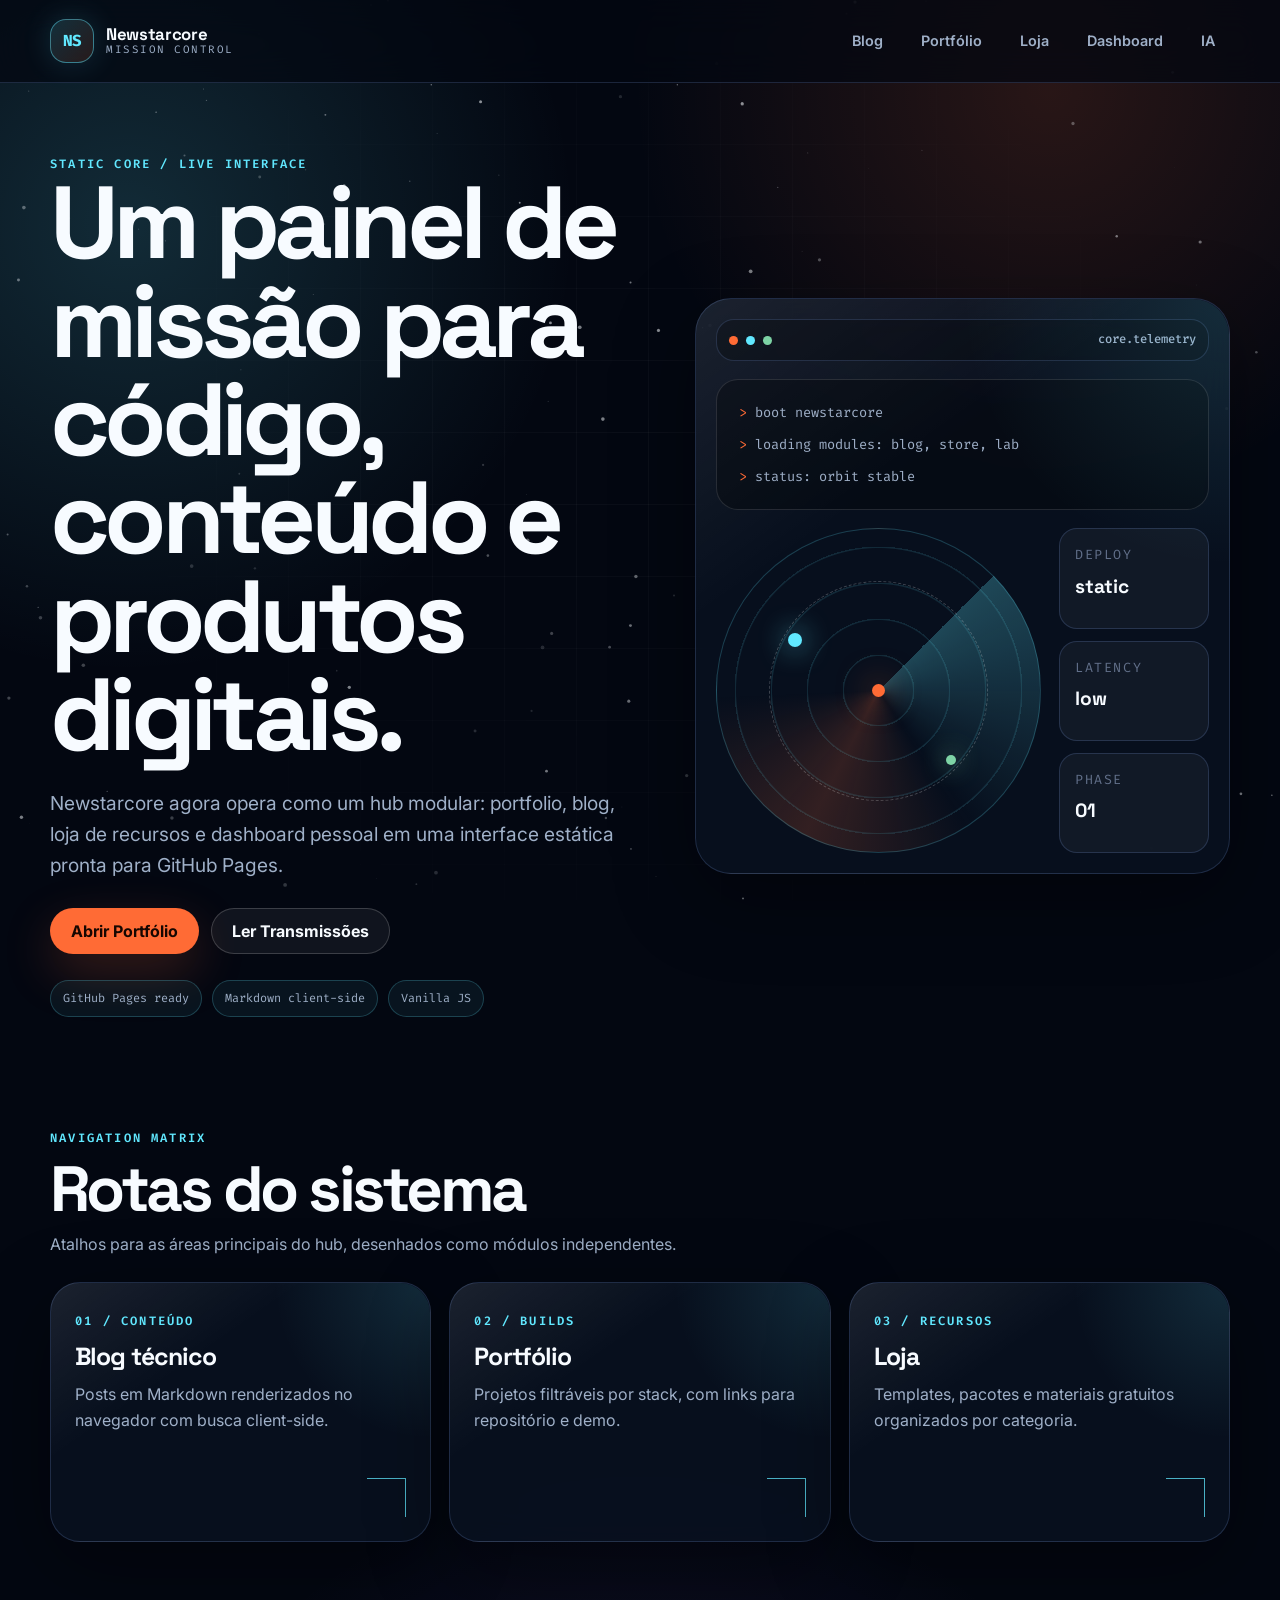
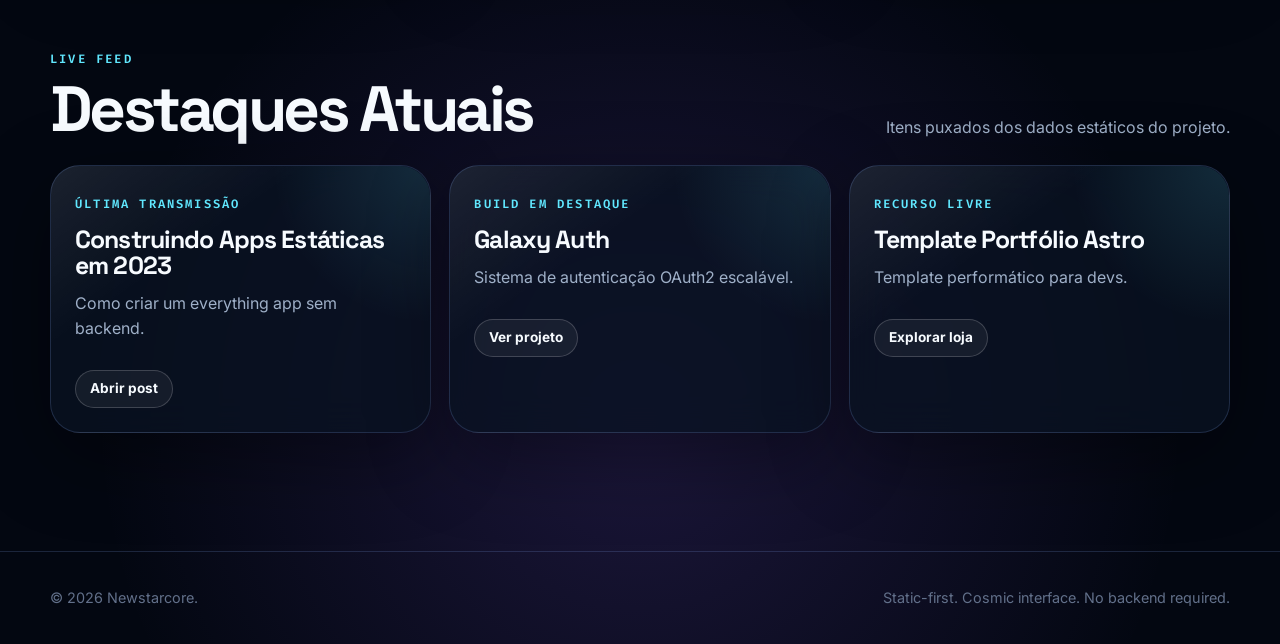
==== index.html @ 6e55d46b "Redesign static frontend" ====
<!DOCTYPE html>
<html lang="pt-BR">
<head>
    <meta charset="UTF-8">
    <meta name="viewport" content="width=device-width, initial-scale=1.0">
    <title>Newstarcore | Mission Control</title>
    <meta name="description" content="Hub pessoal de Newstarcore para projetos, artigos, recursos e experimentos com tecnologia.">
    <link rel="preconnect" href="https://fonts.googleapis.com">
    <link rel="preconnect" href="https://fonts.gstatic.com" crossorigin>
    <link href="https://fonts.googleapis.com/css2?family=Fira+Code:wght@400;500;600&family=Space+Grotesk:wght@500;600;700&family=Inter:wght@400;500;600;700&display=swap" rel="stylesheet">
    <link rel="stylesheet" href="css/style.css">
</head>
<body>
    <canvas id="star-canvas" aria-hidden="true"></canvas>

    <header class="site-header">
        <nav class="container nav" aria-label="Navegação principal">
            <a href="./" class="logo" aria-label="Newstarcore home">
                <span class="logo-mark">NS</span>
                <span class="logo-text">
                    <strong>Newstarcore</strong>
                    <small>mission control</small>
                </span>
            </a>
            <ul class="nav-links">
                <li><a href="blog/">Blog</a></li>
                <li><a href="portfolio/">Portfólio</a></li>
                <li><a href="store/">Loja</a></li>
                <li><a href="dashboard/">Dashboard</a></li>
                <li><a href="ia-preview/">IA</a></li>
            </ul>
        </nav>
    </header>

    <main>
        <section class="container hero">
            <div class="hero-copy">
                <p class="eyebrow">Static core / live interface</p>
                <h1>Um painel de missão para código, conteúdo e produtos digitais.</h1>
                <p class="hero-lead">Newstarcore agora opera como um hub modular: portfolio, blog, loja de recursos e dashboard pessoal em uma interface estática pronta para GitHub Pages.</p>
                <div class="hero-actions">
                    <a href="portfolio/" class="btn btn-primary">Abrir Portfólio</a>
                    <a href="blog/" class="btn btn-secondary">Ler Transmissões</a>
                </div>
                <div class="signal-strip" aria-label="Status do sistema">
                    <span>GitHub Pages ready</span>
                    <span>Markdown client-side</span>
                    <span>Vanilla JS</span>
                </div>
            </div>

            <div class="hero-visual" aria-hidden="true">
                <div class="command-panel">
                    <div class="panel-bar">
                        <span></span>
                        <span></span>
                        <span></span>
                        <strong>core.telemetry</strong>
                    </div>
                    <div class="terminal-window">
                        <p><span>&gt;</span> boot newstarcore</p>
                        <p><span>&gt;</span> loading modules: blog, store, lab</p>
                        <p><span>&gt;</span> status: orbit stable</p>
                    </div>
                    <div class="radar-grid">
                        <div class="radar">
                            <i></i>
                            <b></b>
                        </div>
                        <div class="telemetry-stack">
                            <div><small>deploy</small><strong>static</strong></div>
                            <div><small>latency</small><strong>low</strong></div>
                            <div><small>phase</small><strong>01</strong></div>
                        </div>
                    </div>
                </div>
            </div>
        </section>

        <section class="container section">
            <div class="section-head">
                <p class="eyebrow">Navigation matrix</p>
                <h2>Rotas do sistema</h2>
                <p>Atalhos para as áreas principais do hub, desenhados como módulos independentes.</p>
            </div>
            <div class="grid-3 route-grid">
                <a class="card route-card" href="blog/">
                    <span class="card-kicker">01 / conteúdo</span>
                    <h3>Blog técnico</h3>
                    <p>Posts em Markdown renderizados no navegador com busca client-side.</p>
                </a>
                <a class="card route-card" href="portfolio/">
                    <span class="card-kicker">02 / builds</span>
                    <h3>Portfólio</h3>
                    <p>Projetos filtráveis por stack, com links para repositório e demo.</p>
                </a>
                <a class="card route-card" href="store/">
                    <span class="card-kicker">03 / recursos</span>
                    <h3>Loja</h3>
                    <p>Templates, pacotes e materiais gratuitos organizados por categoria.</p>
                </a>
            </div>
        </section>

        <section class="container section" aria-labelledby="highlights-title">
            <div class="section-head split-head">
                <div>
                    <p class="eyebrow">Live feed</p>
                    <h2 id="highlights-title">Destaques Atuais</h2>
                </div>
                <p>Itens puxados dos dados estáticos do projeto.</p>
            </div>
            <div class="grid-3" id="home-highlights">
                <p class="muted">Carregando destaques...</p>
            </div>
        </section>
    </main>

    <footer class="footer">
        <div class="container footer-grid">
            <p>&copy; 2026 Newstarcore.</p>
            <p>Static-first. Cosmic interface. No backend required.</p>
        </div>
    </footer>

    <script src="js/main.js"></script>
</body>
</html>
---- css/style.css ----
:root {
    --bg: #030711;
    --bg-soft: #07101d;
    --panel: rgba(9, 18, 34, 0.78);
    --panel-strong: rgba(12, 24, 44, 0.92);
    --line: rgba(139, 177, 255, 0.18);
    --line-strong: rgba(255, 255, 255, 0.18);
    --text: #f7fbff;
    --muted: #9fb0c8;
    --muted-2: #62708a;
    --orange: #ff6b35;
    --cyan: #61e8ff;
    --violet: #8b5cf6;
    --green: #7dd3a5;
    --shadow: 0 24px 80px rgba(0, 0, 0, 0.38);
    --radius-lg: 30px;
    --radius-md: 20px;
    --radius-sm: 12px;
}

* { box-sizing: border-box; margin: 0; padding: 0; }

html { scroll-behavior: smooth; }

body {
    min-height: 100vh;
    font-family: 'Inter', system-ui, sans-serif;
    color: var(--text);
    background:
        radial-gradient(circle at 10% 10%, rgba(97, 232, 255, 0.16), transparent 28rem),
        radial-gradient(circle at 82% 4%, rgba(255, 107, 53, 0.15), transparent 26rem),
        radial-gradient(circle at 50% 90%, rgba(139, 92, 246, 0.18), transparent 34rem),
        var(--bg);
    line-height: 1.6;
    overflow-x: hidden;
}

body::before {
    content: '';
    position: fixed;
    inset: 0;
    z-index: -2;
    pointer-events: none;
    background-image:
        linear-gradient(rgba(255,255,255,0.035) 1px, transparent 1px),
        linear-gradient(90deg, rgba(255,255,255,0.035) 1px, transparent 1px);
    background-size: 72px 72px;
    mask-image: radial-gradient(circle at center, black, transparent 75%);
}

a { color: inherit; }
code, pre { font-family: 'Fira Code', monospace; }

#star-canvas {
    position: fixed;
    inset: 0;
    width: 100%;
    height: 100%;
    z-index: -1;
    opacity: 0.62;
}

.container {
    width: min(1180px, calc(100% - 40px));
    margin: 0 auto;
}

.site-header {
    position: sticky;
    top: 0;
    z-index: 50;
    border-bottom: 1px solid var(--line);
    background: rgba(3, 7, 17, 0.72);
    backdrop-filter: blur(18px);
}

.nav {
    min-height: 82px;
    display: flex;
    align-items: center;
    justify-content: space-between;
    gap: 22px;
}

.logo {
    display: inline-flex;
    align-items: center;
    gap: 12px;
    text-decoration: none;
}

.logo-mark {
    width: 44px;
    height: 44px;
    display: grid;
    place-items: center;
    border: 1px solid rgba(97, 232, 255, 0.45);
    border-radius: 16px;
    background: linear-gradient(135deg, rgba(97, 232, 255, 0.16), rgba(255, 107, 53, 0.14));
    box-shadow: 0 0 30px rgba(97, 232, 255, 0.16);
    color: var(--cyan);
    font-family: 'Fira Code', monospace;
    font-weight: 700;
    letter-spacing: -0.08em;
}

.logo-text { display: grid; line-height: 1.05; }
.logo-text strong { font-family: 'Space Grotesk', sans-serif; font-size: 1.05rem; letter-spacing: -0.02em; }
.logo-text small { color: var(--muted); font-family: 'Fira Code', monospace; font-size: 0.68rem; text-transform: uppercase; letter-spacing: 0.14em; }

.nav-links {
    display: flex;
    align-items: center;
    justify-content: flex-end;
    gap: 8px;
    list-style: none;
    flex-wrap: wrap;
}

.nav-links a {
    display: inline-flex;
    align-items: center;
    min-height: 38px;
    padding: 0 14px;
    border: 1px solid transparent;
    border-radius: 999px;
    color: var(--muted);
    text-decoration: none;
    font-size: 0.9rem;
    font-weight: 600;
    transition: 180ms ease;
}

.nav-links a:hover,
.nav-links a[aria-current="page"] {
    color: var(--text);
    border-color: var(--line-strong);
    background: rgba(255, 255, 255, 0.06);
}

.hero {
    min-height: calc(100vh - 82px);
    display: grid;
    grid-template-columns: minmax(0, 1.05fr) minmax(360px, 0.95fr);
    gap: 54px;
    align-items: center;
    padding: 72px 0 58px;
}

.hero-copy h1,
.page-hero h1,
.section-head h2 {
    font-family: 'Space Grotesk', sans-serif;
    letter-spacing: -0.055em;
    line-height: 0.96;
}

.hero-copy h1 {
    max-width: 760px;
    font-size: clamp(3.3rem, 8vw, 7.3rem);
}

.hero-lead {
    max-width: 660px;
    margin-top: 24px;
    color: var(--muted);
    font-size: clamp(1rem, 1.5vw, 1.22rem);
}

.eyebrow,
.card-kicker {
    color: var(--cyan);
    font-family: 'Fira Code', monospace;
    font-size: 0.76rem;
    font-weight: 600;
    letter-spacing: 0.18em;
    text-transform: uppercase;
}

.hero-actions,
.card-actions {
    display: flex;
    align-items: center;
    flex-wrap: wrap;
    gap: 12px;
    margin-top: 28px;
}

.btn {
    display: inline-flex;
    align-items: center;
    justify-content: center;
    min-height: 46px;
    padding: 0 20px;
    border: 1px solid var(--line-strong);
    border-radius: 999px;
    color: var(--text);
    text-decoration: none;
    font-weight: 700;
    transition: 180ms ease;
}

.btn:hover { transform: translateY(-2px); }
.btn-primary { border-color: rgba(255, 107, 53, 0.65); background: var(--orange); color: #170701; box-shadow: 0 18px 50px rgba(255, 107, 53, 0.22); }
.btn-secondary { background: rgba(255, 255, 255, 0.055); }
.small-btn { min-height: 38px; padding: 0 14px; font-size: 0.85rem; }

.signal-strip {
    display: flex;
    flex-wrap: wrap;
    gap: 10px;
    margin-top: 26px;
}

.signal-strip span {
    padding: 8px 12px;
    border: 1px solid rgba(97, 232, 255, 0.22);
    border-radius: 999px;
    background: rgba(97, 232, 255, 0.06);
    color: var(--muted);
    font-family: 'Fira Code', monospace;
    font-size: 0.74rem;
}

.hero-visual { min-width: 0; }

.command-panel,
.card,
.toolbar,
.post-container,
.now-section,
.stat-card {
    position: relative;
    border: 1px solid var(--line);
    background:
        linear-gradient(145deg, rgba(255, 255, 255, 0.08), transparent 34%),
        var(--panel);
    box-shadow: var(--shadow);
    backdrop-filter: blur(18px);
}

.command-panel {
    overflow: hidden;
    min-height: 520px;
    padding: 20px;
    border-radius: 36px;
}

.command-panel::before,
.card::before,
.post-container::before,
.now-section::before,
.stat-card::before {
    content: '';
    position: absolute;
    inset: 0;
    pointer-events: none;
    border-radius: inherit;
    background: radial-gradient(circle at top right, rgba(97, 232, 255, 0.13), transparent 34%);
}

.panel-bar {
    display: flex;
    align-items: center;
    gap: 8px;
    min-height: 42px;
    padding: 0 12px;
    border: 1px solid var(--line);
    border-radius: 18px;
    background: rgba(0, 0, 0, 0.24);
}

.panel-bar span {
    width: 9px;
    height: 9px;
    border-radius: 50%;
    background: var(--orange);
}

.panel-bar span:nth-child(2) { background: var(--cyan); }
.panel-bar span:nth-child(3) { background: var(--green); }
.panel-bar strong { margin-left: auto; color: var(--muted); font-family: 'Fira Code', monospace; font-size: 0.76rem; font-weight: 500; }

.terminal-window {
    margin-top: 18px;
    padding: 22px;
    border: 1px solid rgba(255,255,255,0.12);
    border-radius: 22px;
    background: rgba(0, 0, 0, 0.28);
    color: var(--muted);
    font-family: 'Fira Code', monospace;
    font-size: 0.85rem;
}

.terminal-window p + p { margin-top: 10px; }
.terminal-window span { color: var(--orange); }

.radar-grid {
    display: grid;
    grid-template-columns: minmax(0, 1fr) 150px;
    gap: 18px;
    margin-top: 18px;
}

.radar {
    position: relative;
    aspect-ratio: 1;
    min-height: 240px;
    border: 1px solid rgba(97, 232, 255, 0.22);
    border-radius: 50%;
    background:
        repeating-radial-gradient(circle, transparent 0 34px, rgba(97, 232, 255, 0.12) 35px 36px),
        conic-gradient(from 45deg, rgba(97, 232, 255, 0.26), transparent 28%, rgba(255, 107, 53, 0.18), transparent 62%);
}

.radar::before,
.radar::after,
.radar i,
.radar b {
    content: '';
    position: absolute;
    border-radius: 50%;
}

.radar::before { inset: 48%; background: var(--orange); box-shadow: 0 0 35px var(--orange); }
.radar::after { inset: 16%; border: 1px dashed rgba(255,255,255,0.22); }
.radar i { width: 14px; height: 14px; left: 22%; top: 32%; background: var(--cyan); box-shadow: 0 0 28px var(--cyan); }
.radar b { width: 10px; height: 10px; right: 26%; bottom: 27%; background: var(--green); box-shadow: 0 0 24px var(--green); }

.telemetry-stack { display: grid; gap: 12px; }
.telemetry-stack div {
    padding: 15px;
    border: 1px solid var(--line);
    border-radius: 18px;
    background: rgba(255,255,255,0.045);
}
.telemetry-stack small { display: block; color: var(--muted-2); font-family: 'Fira Code', monospace; text-transform: uppercase; letter-spacing: 0.12em; }
.telemetry-stack strong { display: block; margin-top: 6px; color: var(--text); font-family: 'Space Grotesk', sans-serif; font-size: 1.2rem; }

.section { padding: 54px 0; }

.section-head {
    max-width: 720px;
    margin-bottom: 24px;
}

.section-head h2,
.page-hero h1 {
    margin-top: 10px;
    font-size: clamp(2.2rem, 5vw, 4.8rem);
}

.section-head p:not(.eyebrow),
.page-hero p:not(.eyebrow) {
    margin-top: 12px;
    color: var(--muted);
}

.split-head {
    max-width: none;
    display: flex;
    align-items: end;
    justify-content: space-between;
    gap: 28px;
}

.split-head > p { max-width: 360px; }

.grid-3 {
    display: grid;
    grid-template-columns: repeat(3, minmax(0, 1fr));
    gap: 18px;
}

.grid-2 {
    display: grid;
    grid-template-columns: repeat(2, minmax(0, 1fr));
    gap: 18px;
}

.card {
    overflow: hidden;
    min-height: 230px;
    padding: 24px;
    border-radius: var(--radius-lg);
    text-decoration: none;
    transition: 180ms ease;
}

.card:hover {
    transform: translateY(-5px);
    border-color: rgba(97, 232, 255, 0.42);
}

.card h3,
.card h2,
.now-section h2 {
    position: relative;
    margin-top: 12px;
    font-family: 'Space Grotesk', sans-serif;
    line-height: 1.04;
    letter-spacing: -0.035em;
}

.card h3 { font-size: 1.55rem; }
.card h2,
.now-section h2 { font-size: clamp(1.7rem, 3vw, 2.5rem); }
.card p,
.now-section p { position: relative; margin-top: 12px; color: var(--muted); }

.route-card { min-height: 260px; }
.route-card::after {
    content: '';
    position: absolute;
    right: 24px;
    bottom: 24px;
    width: 38px;
    height: 38px;
    border-top: 1px solid var(--cyan);
    border-right: 1px solid var(--cyan);
    opacity: 0.75;
}

.mission-card { min-height: 250px; }
.project-card,
.product-card { display: flex; flex-direction: column; }
.project-card .card-actions,
.product-card .price-row { margin-top: auto; }

.tag-list {
    position: relative;
    display: flex;
    gap: 8px;
    flex-wrap: wrap;
    margin: 18px 0 20px;
}

.tag {
    display: inline-flex;
    align-items: center;
    min-height: 28px;
    padding: 0 10px;
    border: 1px solid rgba(97, 232, 255, 0.2);
    border-radius: 999px;
    background: rgba(97, 232, 255, 0.08);
    color: #c6f8ff;
    font-family: 'Fira Code', monospace;
    font-size: 0.72rem;
}

.tag-outline { background: transparent; border-color: rgba(255,255,255,0.16); color: var(--muted); }
.tag-accent { background: rgba(255, 107, 53, 0.16); border-color: rgba(255, 107, 53, 0.32); color: #ffd4c6; }

.card-top {
    position: relative;
    display: flex;
    justify-content: space-between;
    gap: 18px;
}

.post-link { text-decoration: none; }
.post-link:hover { color: var(--cyan); }
.blog-card { min-height: 0; margin-bottom: 16px; }
.blog-card small { color: var(--muted-2); font-family: 'Fira Code', monospace; }
.empty-state,
.muted { color: var(--muted); }

.page-hero {
    max-width: 900px;
    padding: 76px 0 34px;
}

.compact-hero { padding-bottom: 24px; }

.toolbar {
    display: flex;
    align-items: center;
    gap: 16px;
    margin: 12px 0 28px;
    padding: 16px;
    border-radius: var(--radius-md);
}

.toolbar label {
    flex: 0 0 auto;
    color: var(--muted);
    font-family: 'Fira Code', monospace;
    font-size: 0.76rem;
    letter-spacing: 0.14em;
    text-transform: uppercase;
}

.search-box {
    width: 100%;
    min-height: 48px;
    padding: 0 14px;
    border: 1px solid var(--line);
    border-radius: 16px;
    background: rgba(0, 0, 0, 0.24);
    color: var(--text);
    font: inherit;
    outline: none;
}

.search-box:focus { border-color: rgba(97, 232, 255, 0.52); box-shadow: 0 0 0 4px rgba(97, 232, 255, 0.08); }

.stack-list { display: grid; gap: 0; }

.price-row {
    position: relative;
    display: flex;
    align-items: center;
    justify-content: space-between;
    gap: 16px;
    margin-top: 20px;
}

.price-row strong { font-family: 'Space Grotesk', sans-serif; font-size: 1.45rem; color: var(--text); }

.post-container {
    max-width: 860px;
    margin: 52px auto;
    padding: clamp(24px, 5vw, 56px);
    border-radius: var(--radius-lg);
}

.post-container > * { position: relative; }
.post-meta {
    display: flex;
    align-items: center;
    gap: 12px;
    flex-wrap: wrap;
    margin-bottom: 24px;
    color: var(--muted);
    font-family: 'Fira Code', monospace;
    font-size: 0.8rem;
}
.post-container h1,
.post-container h2,
.post-container h3 {
    margin: 28px 0 12px;
    font-family: 'Space Grotesk', sans-serif;
    letter-spacing: -0.04em;
    line-height: 1.05;
}
.post-container h1:first-child { margin-top: 0; font-size: clamp(2.3rem, 5vw, 4.2rem); }
.post-container p,
.post-container ul,
.post-container ol { margin-bottom: 16px; color: #c8d3e5; }
.post-container ul,
.post-container ol { padding-left: 22px; }
.post-container pre {
    margin: 20px 0;
    padding: 18px;
    overflow-x: auto;
    border: 1px solid var(--line);
    border-radius: 18px;
    background: rgba(0,0,0,0.38);
}
.post-container code { color: var(--cyan); }
.post-container blockquote {
    margin: 24px 0;
    padding: 16px 18px;
    border-left: 3px solid var(--orange);
    border-radius: 0 16px 16px 0;
    background: rgba(255, 107, 53, 0.08);
}

.dashboard-grid {
    display: grid;
    grid-template-columns: minmax(0, 1.4fr) minmax(280px, 0.6fr);
    gap: 18px;
    margin-top: 10px;
}

.now-section {
    padding: 28px;
    border-radius: var(--radius-lg);
}

.status-console {
    min-height: 100%;
    display: grid;
    align-content: start;
    gap: 12px;
}

.status-console code {
    position: relative;
    display: block;
    padding: 12px;
    border: 1px solid var(--line);
    border-radius: 14px;
    background: rgba(0,0,0,0.26);
    color: var(--green);
}

.stats-grid {
    display: grid;
    grid-template-columns: repeat(3, minmax(0, 1fr));
    gap: 18px;
}

.stat-card {
    padding: 28px;
    border-radius: var(--radius-lg);
}

.stat-number {
    position: relative;
    display: block;
    color: var(--orange);
    font-family: 'Space Grotesk', sans-serif;
    font-size: clamp(2.4rem, 5vw, 4rem);
    font-weight: 700;
    letter-spacing: -0.06em;
    line-height: 1;
}

.stat-card p { position: relative; margin-top: 10px; color: var(--muted); }

.roadmap {
    display: grid;
    gap: 14px;
    max-width: 820px;
}

.roadmap-step {
    position: relative;
    padding: 18px 18px 18px 50px;
    border: 1px solid var(--line);
    border-radius: 20px;
    background: rgba(255,255,255,0.045);
}

.roadmap-step::before {
    content: '';
    position: absolute;
    left: 18px;
    top: 22px;
    width: 14px;
    height: 14px;
    border-radius: 50%;
    background: var(--cyan);
    box-shadow: 0 0 22px var(--cyan);
}

.roadmap-step strong { display: block; font-family: 'Space Grotesk', sans-serif; font-size: 1.2rem; }
.roadmap-step small { display: block; margin-top: 4px; color: var(--muted); }

.ai-card { max-width: 920px; min-height: 0; }
.feature-list {
    position: relative;
    display: grid;
    gap: 12px;
    margin: 24px 0;
    padding-left: 20px;
    color: #c8d3e5;
}
.feature-list strong { color: var(--text); }

.ai-code {
    position: relative;
    display: grid;
    gap: 10px;
    padding: 18px;
    border: 1px solid var(--line);
    border-radius: 18px;
    background: rgba(0,0,0,0.32);
    color: var(--muted);
}

.ai-code span { color: var(--orange); font-family: 'Fira Code', monospace; }
.ai-code code { color: var(--cyan); }

.footer {
    margin-top: 64px;
    border-top: 1px solid var(--line);
    color: var(--muted-2);
}

.footer-grid {
    min-height: 92px;
    display: flex;
    align-items: center;
    justify-content: space-between;
    gap: 18px;
    font-size: 0.9rem;
}

@media (prefers-reduced-motion: reduce) {
    *, *::before, *::after { scroll-behavior: auto !important; transition: none !important; animation: none !important; }
}

@media (max-width: 980px) {
    .hero,
    .dashboard-grid {
        grid-template-columns: 1fr;
    }

    .hero { min-height: auto; padding-top: 56px; }
    .command-panel { min-height: auto; }
    .grid-3,
    .stats-grid { grid-template-columns: repeat(2, minmax(0, 1fr)); }
    .split-head { display: block; }
}

@media (max-width: 720px) {
    .container { width: min(100% - 28px, 1180px); }
    .nav { align-items: flex-start; flex-direction: column; padding: 16px 0; }
    .nav-links { justify-content: flex-start; }
    .nav-links a { min-height: 34px; padding: 0 11px; font-size: 0.84rem; }
    .hero-copy h1 { font-size: clamp(2.8rem, 16vw, 4.5rem); }
    .radar-grid { grid-template-columns: 1fr; }
    .telemetry-stack { grid-template-columns: repeat(3, 1fr); }
    .grid-3,
    .grid-2,
    .stats-grid { grid-template-columns: 1fr; }
    .toolbar { align-items: stretch; flex-direction: column; }
    .card-top { display: block; }
    .card-top .tag-list { margin-top: 14px; }
    .footer-grid { align-items: flex-start; flex-direction: column; justify-content: center; }
}

@media (max-width: 480px) {
    .hero-actions,
    .card-actions,
    .price-row { align-items: stretch; flex-direction: column; }
    .btn { width: 100%; }
    .telemetry-stack { grid-template-columns: 1fr; }
    .page-hero { padding-top: 48px; }
    .card,
    .now-section,
    .stat-card { border-radius: 22px; }
}
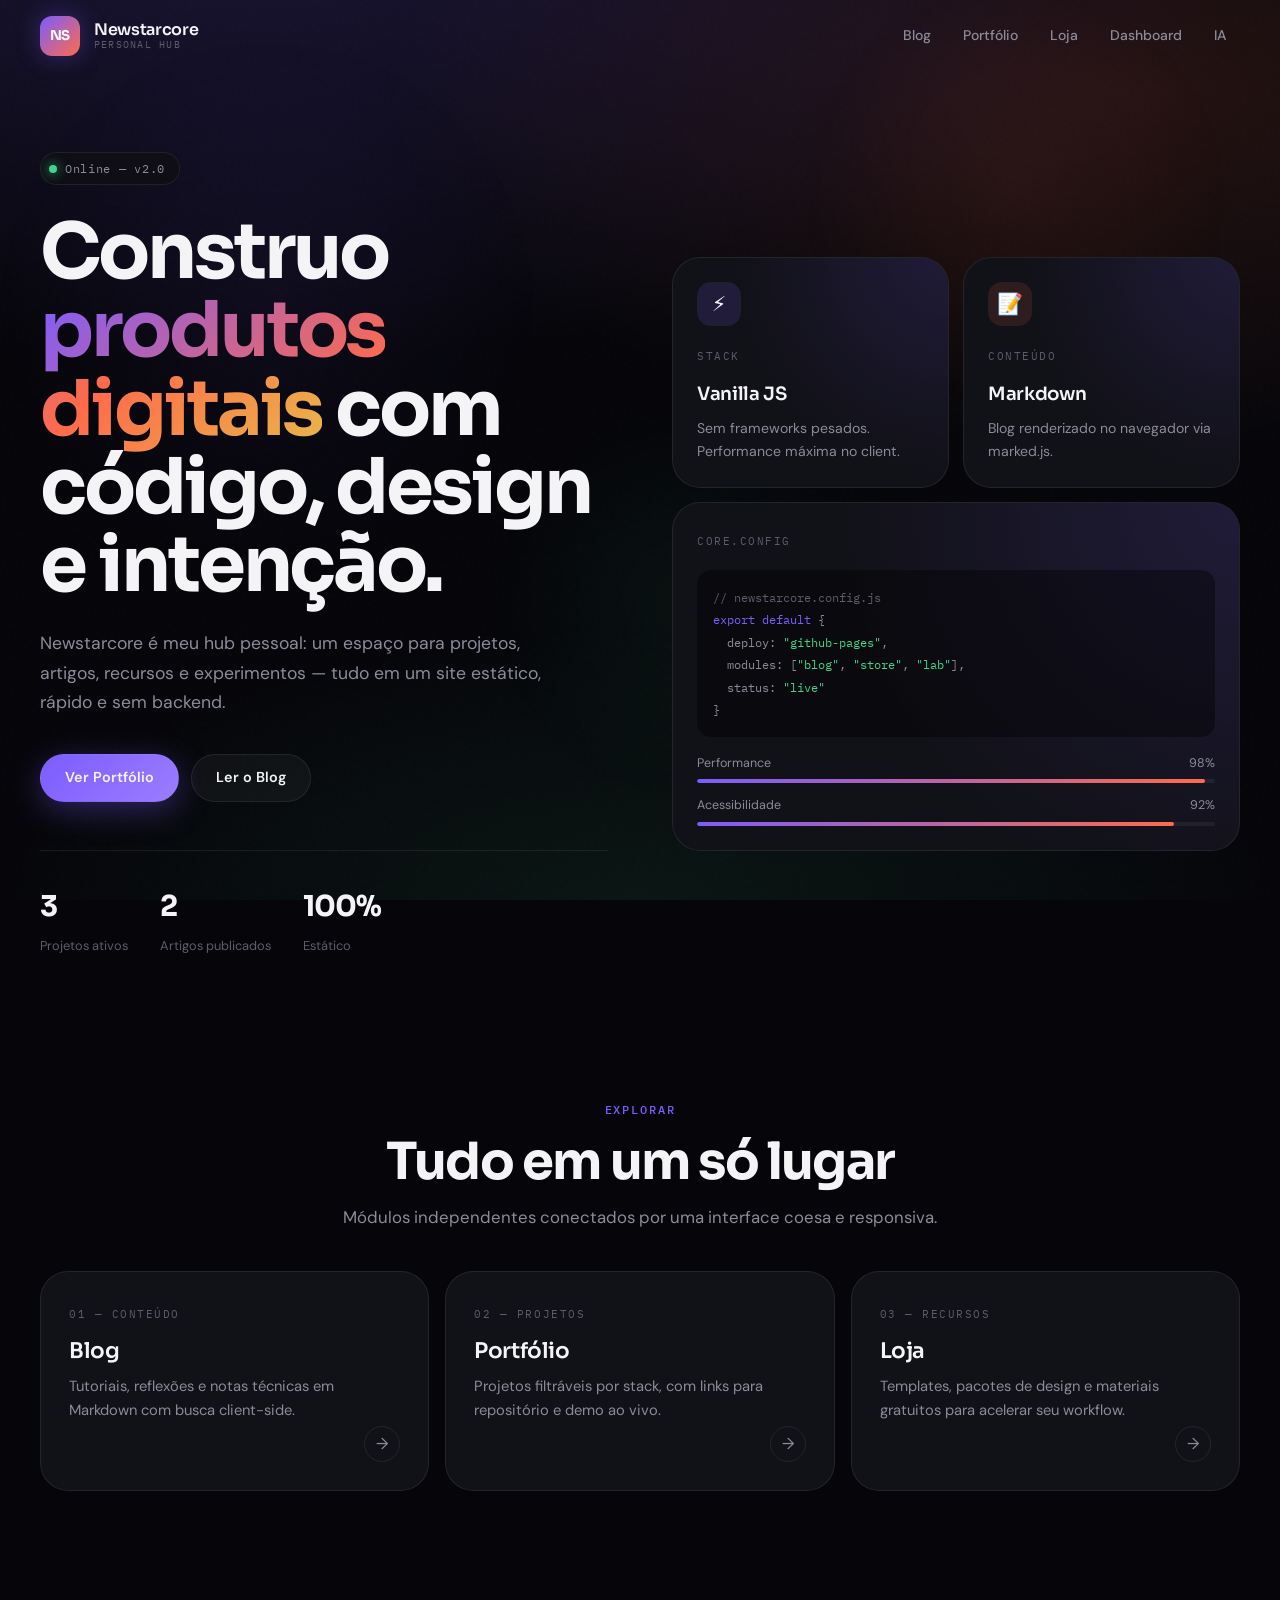
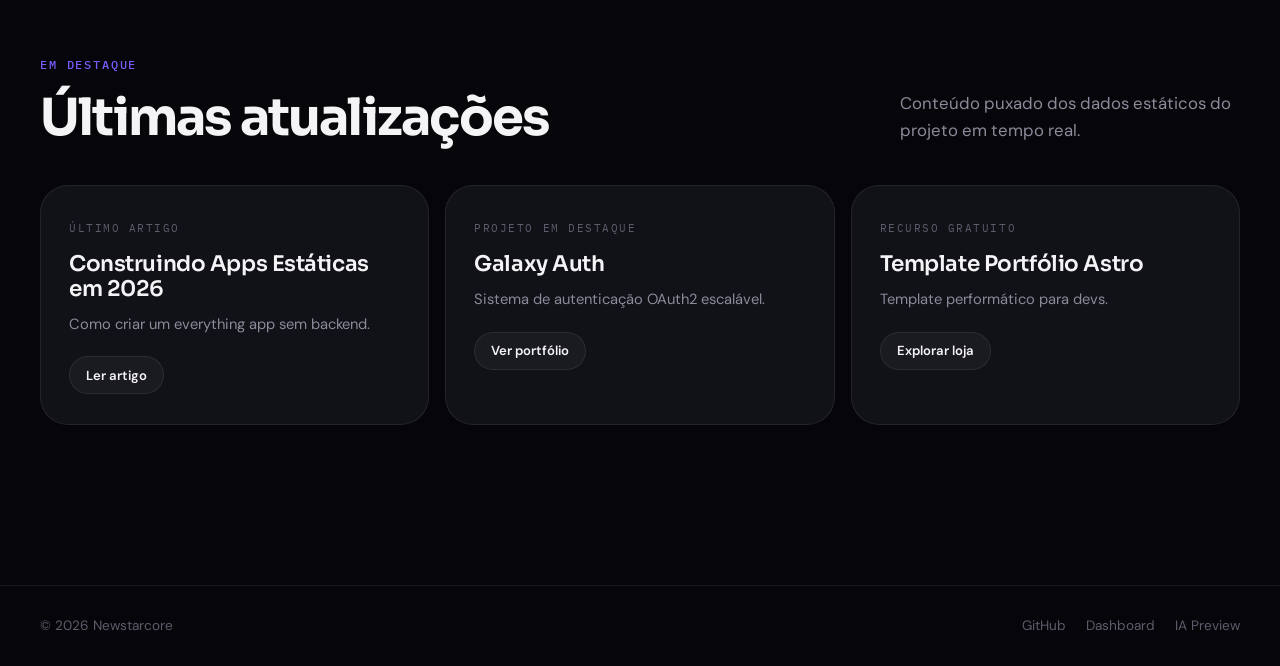
==== commit e4e902f4: "Redesign completo do site v2.0 Nova identidade visual com paleta Prism (roxo, coral, mint), tipograf" ====
--- a/index.html
+++ b/index.html
@@ -3,15 +3,15 @@
 <head>
     <meta charset="UTF-8">
     <meta name="viewport" content="width=device-width, initial-scale=1.0">
-    <title>Newstarcore | Mission Control</title>
-    <meta name="description" content="Hub pessoal de Newstarcore para projetos, artigos, recursos e experimentos com tecnologia.">
+    <title>Newstarcore — Hub Pessoal</title>
+    <meta name="description" content="Hub pessoal de Newstarcore: portfólio, blog, recursos digitais e experimentos com tecnologia.">
     <link rel="preconnect" href="https://fonts.googleapis.com">
     <link rel="preconnect" href="https://fonts.gstatic.com" crossorigin>
-    <link href="https://fonts.googleapis.com/css2?family=Fira+Code:wght@400;500;600&family=Space+Grotesk:wght@500;600;700&family=Inter:wght@400;500;600;700&display=swap" rel="stylesheet">
+    <link href="https://fonts.googleapis.com/css2?family=DM+Sans:ital,opsz,wght@0,9..40,400;0,9..40,500;0,9..40,600;0,9..40,700;1,9..40,400&family=IBM+Plex+Mono:wght@400;500&family=Sora:wght@400;500;600;700&display=swap" rel="stylesheet">
     <link rel="stylesheet" href="css/style.css">
 </head>
 <body>
-    <canvas id="star-canvas" aria-hidden="true"></canvas>
+    <canvas id="aurora-canvas" aria-hidden="true"></canvas>
 
     <header class="site-header">
         <nav class="container nav" aria-label="Navegação principal">
@@ -19,9 +19,12 @@
                 <span class="logo-mark">NS</span>
                 <span class="logo-text">
                     <strong>Newstarcore</strong>
-                    <small>mission control</small>
+                    <small>personal hub</small>
                 </span>
             </a>
+            <button class="nav-toggle" aria-label="Abrir menu" aria-expanded="false">
+                <span></span><span></span><span></span>
+            </button>
             <ul class="nav-links">
                 <li><a href="blog/">Blog</a></li>
                 <li><a href="portfolio/">Portfólio</a></li>
@@ -35,42 +38,60 @@
     <main>
         <section class="container hero">
             <div class="hero-copy">
-                <p class="eyebrow">Static core / live interface</p>
-                <h1>Um painel de missão para código, conteúdo e produtos digitais.</h1>
-                <p class="hero-lead">Newstarcore agora opera como um hub modular: portfolio, blog, loja de recursos e dashboard pessoal em uma interface estática pronta para GitHub Pages.</p>
+                <div class="hero-badge">Online — v2.0</div>
+                <h1>Construo <em>produtos digitais</em> com código, design e intenção.</h1>
+                <p class="hero-lead">Newstarcore é meu hub pessoal: um espaço para projetos, artigos, recursos e experimentos — tudo em um site estático, rápido e sem backend.</p>
                 <div class="hero-actions">
-                    <a href="portfolio/" class="btn btn-primary">Abrir Portfólio</a>
-                    <a href="blog/" class="btn btn-secondary">Ler Transmissões</a>
+                    <a href="portfolio/" class="btn btn-primary">Ver Portfólio</a>
+                    <a href="blog/" class="btn btn-secondary">Ler o Blog</a>
                 </div>
-                <div class="signal-strip" aria-label="Status do sistema">
-                    <span>GitHub Pages ready</span>
-                    <span>Markdown client-side</span>
-                    <span>Vanilla JS</span>
+                <div class="hero-stats">
+                    <div class="hero-stat">
+                        <strong>3</strong>
+                        <span>Projetos ativos</span>
+                    </div>
+                    <div class="hero-stat">
+                        <strong>2</strong>
+                        <span>Artigos publicados</span>
+                    </div>
+                    <div class="hero-stat">
+                        <strong>100%</strong>
+                        <span>Estático</span>
+                    </div>
                 </div>
             </div>
 
             <div class="hero-visual" aria-hidden="true">
-                <div class="command-panel">
-                    <div class="panel-bar">
-                        <span></span>
-                        <span></span>
-                        <span></span>
-                        <strong>core.telemetry</strong>
+                <div class="bento-card">
+                    <div class="bento-icon purple">⚡</div>
+                    <span class="bento-label">Stack</span>
+                    <h3>Vanilla JS</h3>
+                    <p>Sem frameworks pesados. Performance máxima no client.</p>
+                </div>
+                <div class="bento-card">
+                    <div class="bento-icon warm">📝</div>
+                    <span class="bento-label">Conteúdo</span>
+                    <h3>Markdown</h3>
+                    <p>Blog renderizado no navegador via marked.js.</p>
+                </div>
+                <div class="bento-card wide">
+                    <span class="bento-label">core.config</span>
+                    <div class="code-snippet">
+                        <span class="cm">// newstarcore.config.js</span><br>
+                        <span class="kw">export default</span> {<br>
+                        &nbsp;&nbsp;deploy: <span class="str">"github-pages"</span>,<br>
+                        &nbsp;&nbsp;modules: [<span class="str">"blog"</span>, <span class="str">"store"</span>, <span class="str">"lab"</span>],<br>
+                        &nbsp;&nbsp;status: <span class="str">"live"</span><br>
+                        }
                     </div>
-                    <div class="terminal-window">
-                        <p><span>&gt;</span> boot newstarcore</p>
-                        <p><span>&gt;</span> loading modules: blog, store, lab</p>
-                        <p><span>&gt;</span> status: orbit stable</p>
-                    </div>
-                    <div class="radar-grid">
-                        <div class="radar">
-                            <i></i>
-                            <b></b>
+                    <div class="progress-bars">
+                        <div class="progress-item">
+                            <label><span>Performance</span><span>98%</span></label>
+                            <div class="progress-track"><div class="progress-fill" style="width:98%"></div></div>
                         </div>
-                        <div class="telemetry-stack">
-                            <div><small>deploy</small><strong>static</strong></div>
-                            <div><small>latency</small><strong>low</strong></div>
-                            <div><small>phase</small><strong>01</strong></div>
+                        <div class="progress-item">
+                            <label><span>Acessibilidade</span><span>92%</span></label>
+                            <div class="progress-track"><div class="progress-fill" style="width:92%"></div></div>
                         </div>
                     </div>
                 </div>
@@ -78,37 +99,40 @@
         </section>
 
         <section class="container section">
-            <div class="section-head">
-                <p class="eyebrow">Navigation matrix</p>
-                <h2>Rotas do sistema</h2>
-                <p>Atalhos para as áreas principais do hub, desenhados como módulos independentes.</p>
+            <div class="section-head centered reveal">
+                <p class="eyebrow">Explorar</p>
+                <h2>Tudo em um só lugar</h2>
+                <p>Módulos independentes conectados por uma interface coesa e responsiva.</p>
             </div>
-            <div class="grid-3 route-grid">
-                <a class="card route-card" href="blog/">
-                    <span class="card-kicker">01 / conteúdo</span>
-                    <h3>Blog técnico</h3>
-                    <p>Posts em Markdown renderizados no navegador com busca client-side.</p>
+            <div class="grid-3">
+                <a class="card route-card reveal" href="blog/">
+                    <span class="card-kicker">01 — Conteúdo</span>
+                    <h3>Blog</h3>
+                    <p>Tutoriais, reflexões e notas técnicas em Markdown com busca client-side.</p>
+                    <span class="card-arrow" aria-hidden="true">→</span>
                 </a>
-                <a class="card route-card" href="portfolio/">
-                    <span class="card-kicker">02 / builds</span>
+                <a class="card route-card reveal" href="portfolio/">
+                    <span class="card-kicker">02 — Projetos</span>
                     <h3>Portfólio</h3>
-                    <p>Projetos filtráveis por stack, com links para repositório e demo.</p>
+                    <p>Projetos filtráveis por stack, com links para repositório e demo ao vivo.</p>
+                    <span class="card-arrow" aria-hidden="true">→</span>
                 </a>
-                <a class="card route-card" href="store/">
-                    <span class="card-kicker">03 / recursos</span>
+                <a class="card route-card reveal" href="store/">
+                    <span class="card-kicker">03 — Recursos</span>
                     <h3>Loja</h3>
-                    <p>Templates, pacotes e materiais gratuitos organizados por categoria.</p>
+                    <p>Templates, pacotes de design e materiais gratuitos para acelerar seu workflow.</p>
+                    <span class="card-arrow" aria-hidden="true">→</span>
                 </a>
             </div>
         </section>
 
         <section class="container section" aria-labelledby="highlights-title">
-            <div class="section-head split-head">
+            <div class="section-head split-head reveal">
                 <div>
-                    <p class="eyebrow">Live feed</p>
-                    <h2 id="highlights-title">Destaques Atuais</h2>
+                    <p class="eyebrow">Em destaque</p>
+                    <h2 id="highlights-title">Últimas atualizações</h2>
                 </div>
-                <p>Itens puxados dos dados estáticos do projeto.</p>
+                <p>Conteúdo puxado dos dados estáticos do projeto em tempo real.</p>
             </div>
             <div class="grid-3" id="home-highlights">
                 <p class="muted">Carregando destaques...</p>
@@ -118,11 +142,15 @@
 
     <footer class="footer">
         <div class="container footer-grid">
-            <p>&copy; 2026 Newstarcore.</p>
-            <p>Static-first. Cosmic interface. No backend required.</p>
+            <p>&copy; 2026 Newstarcore</p>
+            <ul class="footer-links">
+                <li><a href="https://github.com/gnustella-lab/Newstarcore" target="_blank" rel="noopener noreferrer">GitHub</a></li>
+                <li><a href="dashboard/">Dashboard</a></li>
+                <li><a href="ia-preview/">IA Preview</a></li>
+            </ul>
         </div>
     </footer>
 
     <script src="js/main.js"></script>
 </body>
-</html>
+</html>
--- a/css/style.css
+++ b/css/style.css
@@ -1,735 +1,1097 @@
 :root {
-    --bg: #030711;
-    --bg-soft: #07101d;
-    --panel: rgba(9, 18, 34, 0.78);
-    --panel-strong: rgba(12, 24, 44, 0.92);
-    --line: rgba(139, 177, 255, 0.18);
-    --line-strong: rgba(255, 255, 255, 0.18);
-    --text: #f7fbff;
-    --muted: #9fb0c8;
-    --muted-2: #62708a;
-    --orange: #ff6b35;
-    --cyan: #61e8ff;
-    --violet: #8b5cf6;
-    --green: #7dd3a5;
-    --shadow: 0 24px 80px rgba(0, 0, 0, 0.38);
-    --radius-lg: 30px;
-    --radius-md: 20px;
-    --radius-sm: 12px;
-}
-
-* { box-sizing: border-box; margin: 0; padding: 0; }
+    --bg: #06060a;
+    --bg-elevated: #0e0e14;
+    --bg-card: #111118;
+    --border: rgba(255, 255, 255, 0.08);
+    --border-hover: rgba(255, 255, 255, 0.18);
+    --text: #f4f4f6;
+    --text-muted: #8b8b9a;
+    --text-dim: #5c5c6b;
+    --accent: #7c5cff;
+    --accent-soft: rgba(124, 92, 255, 0.14);
+    --accent-glow: rgba(124, 92, 255, 0.35);
+    --warm: #ff6b4a;
+    --warm-soft: rgba(255, 107, 74, 0.12);
+    --mint: #3dd68c;
+    --mint-soft: rgba(61, 214, 140, 0.12);
+    --gold: #e8b84a;
+    --radius-xl: 28px;
+    --radius-lg: 20px;
+    --radius-md: 14px;
+    --radius-sm: 10px;
+    --shadow: 0 20px 60px rgba(0, 0, 0, 0.45);
+    --font-display: 'Sora', system-ui, sans-serif;
+    --font-body: 'DM Sans', system-ui, sans-serif;
+    --font-mono: 'IBM Plex Mono', monospace;
+    --header-h: 72px;
+    --ease: cubic-bezier(0.22, 1, 0.36, 1);
+}
+
+*, *::before, *::after { box-sizing: border-box; margin: 0; padding: 0; }
 
 html { scroll-behavior: smooth; }
 
 body {
     min-height: 100vh;
-    font-family: 'Inter', system-ui, sans-serif;
+    font-family: var(--font-body);
+    font-size: 1rem;
+    line-height: 1.65;
     color: var(--text);
-    background:
-        radial-gradient(circle at 10% 10%, rgba(97, 232, 255, 0.16), transparent 28rem),
-        radial-gradient(circle at 82% 4%, rgba(255, 107, 53, 0.15), transparent 26rem),
-        radial-gradient(circle at 50% 90%, rgba(139, 92, 246, 0.18), transparent 34rem),
-        var(--bg);
-    line-height: 1.6;
+    background: var(--bg);
     overflow-x: hidden;
+    -webkit-font-smoothing: antialiased;
 }
 
 body::before {
     content: '';
     position: fixed;
     inset: 0;
+    z-index: -3;
+    background:
+        radial-gradient(ellipse 80% 50% at 20% -10%, rgba(124, 92, 255, 0.18), transparent),
+        radial-gradient(ellipse 60% 40% at 90% 10%, rgba(255, 107, 74, 0.12), transparent),
+        radial-gradient(ellipse 50% 30% at 50% 100%, rgba(61, 214, 140, 0.08), transparent),
+        var(--bg);
+}
+
+body::after {
+    content: '';
+    position: fixed;
+    inset: 0;
     z-index: -2;
+    opacity: 0.35;
     pointer-events: none;
-    background-image:
-        linear-gradient(rgba(255,255,255,0.035) 1px, transparent 1px),
-        linear-gradient(90deg, rgba(255,255,255,0.035) 1px, transparent 1px);
-    background-size: 72px 72px;
-    mask-image: radial-gradient(circle at center, black, transparent 75%);
-}
-
-a { color: inherit; }
-code, pre { font-family: 'Fira Code', monospace; }
-
-#star-canvas {
+    background-image: url("data:image/svg+xml,%3Csvg viewBox='0 0 256 256' xmlns='http://www.w3.org/2000/svg'%3E%3Cfilter id='n'%3E%3CfeTurbulence type='fractalNoise' baseFrequency='0.85' numOctaves='4' stitchTiles='stitch'/%3E%3C/filter%3E%3Crect width='100%25' height='100%25' filter='url(%23n)' opacity='0.04'/%3E%3C/svg%3E");
+}
+
+a { color: inherit; text-decoration: none; }
+img, svg { display: block; max-width: 100%; }
+code, pre { font-family: var(--font-mono); }
+
+#aurora-canvas {
     position: fixed;
     inset: 0;
     width: 100%;
     height: 100%;
     z-index: -1;
-    opacity: 0.62;
+    opacity: 0.5;
+    pointer-events: none;
 }
 
 .container {
-    width: min(1180px, calc(100% - 40px));
+    width: min(1200px, calc(100% - 48px));
     margin: 0 auto;
 }
 
+/* ── Header ── */
+
 .site-header {
-    position: sticky;
+    position: fixed;
     top: 0;
-    z-index: 50;
-    border-bottom: 1px solid var(--line);
-    background: rgba(3, 7, 17, 0.72);
-    backdrop-filter: blur(18px);
+    left: 0;
+    right: 0;
+    z-index: 100;
+    height: var(--header-h);
+    border-bottom: 1px solid transparent;
+    transition: background 0.3s var(--ease), border-color 0.3s var(--ease), backdrop-filter 0.3s var(--ease);
+}
+
+.site-header.is-scrolled {
+    background: rgba(6, 6, 10, 0.82);
+    border-color: var(--border);
+    backdrop-filter: blur(20px) saturate(1.4);
 }
 
 .nav {
-    min-height: 82px;
+    height: var(--header-h);
     display: flex;
     align-items: center;
     justify-content: space-between;
-    gap: 22px;
+    gap: 24px;
 }
 
 .logo {
     display: inline-flex;
     align-items: center;
-    gap: 12px;
-    text-decoration: none;
+    gap: 14px;
+    flex-shrink: 0;
 }
 
 .logo-mark {
-    width: 44px;
-    height: 44px;
+    width: 40px;
+    height: 40px;
     display: grid;
     place-items: center;
-    border: 1px solid rgba(97, 232, 255, 0.45);
-    border-radius: 16px;
-    background: linear-gradient(135deg, rgba(97, 232, 255, 0.16), rgba(255, 107, 53, 0.14));
-    box-shadow: 0 0 30px rgba(97, 232, 255, 0.16);
-    color: var(--cyan);
-    font-family: 'Fira Code', monospace;
+    border-radius: 12px;
+    background: linear-gradient(135deg, var(--accent), var(--warm));
+    color: #fff;
+    font-family: var(--font-display);
     font-weight: 700;
-    letter-spacing: -0.08em;
-}
-
-.logo-text { display: grid; line-height: 1.05; }
-.logo-text strong { font-family: 'Space Grotesk', sans-serif; font-size: 1.05rem; letter-spacing: -0.02em; }
-.logo-text small { color: var(--muted); font-family: 'Fira Code', monospace; font-size: 0.68rem; text-transform: uppercase; letter-spacing: 0.14em; }
+    font-size: 0.85rem;
+    letter-spacing: -0.04em;
+    box-shadow: 0 0 24px var(--accent-glow);
+}
+
+.logo-text { display: grid; line-height: 1.1; }
+.logo-text strong {
+    font-family: var(--font-display);
+    font-size: 1rem;
+    font-weight: 600;
+    letter-spacing: -0.02em;
+}
+.logo-text small {
+    color: var(--text-dim);
+    font-family: var(--font-mono);
+    font-size: 0.65rem;
+    text-transform: uppercase;
+    letter-spacing: 0.12em;
+}
 
 .nav-links {
     display: flex;
     align-items: center;
-    justify-content: flex-end;
-    gap: 8px;
+    gap: 4px;
     list-style: none;
-    flex-wrap: wrap;
 }
 
 .nav-links a {
     display: inline-flex;
     align-items: center;
-    min-height: 38px;
+    min-height: 36px;
     padding: 0 14px;
-    border: 1px solid transparent;
     border-radius: 999px;
-    color: var(--muted);
-    text-decoration: none;
-    font-size: 0.9rem;
-    font-weight: 600;
-    transition: 180ms ease;
+    color: var(--text-muted);
+    font-size: 0.875rem;
+    font-weight: 500;
+    transition: color 0.2s, background 0.2s;
 }
 
 .nav-links a:hover,
 .nav-links a[aria-current="page"] {
     color: var(--text);
-    border-color: var(--line-strong);
     background: rgba(255, 255, 255, 0.06);
 }
 
+.nav-links a[aria-current="page"] {
+    color: var(--accent);
+}
+
+.nav-toggle {
+    display: none;
+    width: 40px;
+    height: 40px;
+    border: 1px solid var(--border);
+    border-radius: var(--radius-sm);
+    background: var(--bg-elevated);
+    color: var(--text);
+    cursor: pointer;
+    align-items: center;
+    justify-content: center;
+    flex-direction: column;
+    gap: 5px;
+    transition: border-color 0.2s;
+}
+
+.nav-toggle span {
+    display: block;
+    width: 18px;
+    height: 2px;
+    background: currentColor;
+    border-radius: 2px;
+    transition: transform 0.25s var(--ease), opacity 0.25s;
+}
+
+.nav-toggle[aria-expanded="true"] span:nth-child(1) { transform: translateY(7px) rotate(45deg); }
+.nav-toggle[aria-expanded="true"] span:nth-child(2) { opacity: 0; }
+.nav-toggle[aria-expanded="true"] span:nth-child(3) { transform: translateY(-7px) rotate(-45deg); }
+
+/* ── Hero ── */
+
+main { padding-top: var(--header-h); }
+
 .hero {
-    min-height: calc(100vh - 82px);
-    display: grid;
-    grid-template-columns: minmax(0, 1.05fr) minmax(360px, 0.95fr);
-    gap: 54px;
-    align-items: center;
-    padding: 72px 0 58px;
-}
-
-.hero-copy h1,
-.page-hero h1,
-.section-head h2 {
-    font-family: 'Space Grotesk', sans-serif;
-    letter-spacing: -0.055em;
-    line-height: 0.96;
-}
-
-.hero-copy h1 {
-    max-width: 760px;
-    font-size: clamp(3.3rem, 8vw, 7.3rem);
+    display: grid;
+    grid-template-columns: 1fr 1fr;
+    gap: 64px;
+    align-items: center;
+    min-height: calc(100vh - var(--header-h));
+    padding: 80px 0 60px;
+}
+
+.hero-badge {
+    display: inline-flex;
+    align-items: center;
+    gap: 8px;
+    padding: 6px 14px 6px 8px;
+    border: 1px solid var(--border);
+    border-radius: 999px;
+    background: var(--bg-elevated);
+    color: var(--text-muted);
+    font-family: var(--font-mono);
+    font-size: 0.72rem;
+    letter-spacing: 0.06em;
+    margin-bottom: 28px;
+}
+
+.hero-badge::before {
+    content: '';
+    width: 8px;
+    height: 8px;
+    border-radius: 50%;
+    background: var(--mint);
+    box-shadow: 0 0 12px var(--mint);
+    animation: pulse 2s ease infinite;
+}
+
+@keyframes pulse {
+    0%, 100% { opacity: 1; }
+    50% { opacity: 0.4; }
+}
+
+.hero h1 {
+    font-family: var(--font-display);
+    font-size: clamp(2.8rem, 6vw, 5.2rem);
+    font-weight: 700;
+    line-height: 1.02;
+    letter-spacing: -0.04em;
+    max-width: 640px;
+}
+
+.hero h1 em {
+    font-style: normal;
+    background: linear-gradient(135deg, var(--accent) 0%, var(--warm) 60%, var(--gold) 100%);
+    -webkit-background-clip: text;
+    -webkit-text-fill-color: transparent;
+    background-clip: text;
 }
 
 .hero-lead {
-    max-width: 660px;
     margin-top: 24px;
-    color: var(--muted);
-    font-size: clamp(1rem, 1.5vw, 1.22rem);
-}
-
-.eyebrow,
-.card-kicker {
-    color: var(--cyan);
-    font-family: 'Fira Code', monospace;
-    font-size: 0.76rem;
-    font-weight: 600;
-    letter-spacing: 0.18em;
-    text-transform: uppercase;
-}
-
-.hero-actions,
-.card-actions {
-    display: flex;
-    align-items: center;
+    max-width: 520px;
+    color: var(--text-muted);
+    font-size: 1.1rem;
+    line-height: 1.7;
+}
+
+.hero-actions {
+    display: flex;
     flex-wrap: wrap;
     gap: 12px;
-    margin-top: 28px;
+    margin-top: 36px;
 }
 
 .btn {
     display: inline-flex;
     align-items: center;
     justify-content: center;
-    min-height: 46px;
-    padding: 0 20px;
-    border: 1px solid var(--line-strong);
+    gap: 8px;
+    min-height: 48px;
+    padding: 0 24px;
+    border: 1px solid var(--border);
     border-radius: 999px;
+    font-family: var(--font-body);
+    font-size: 0.9rem;
+    font-weight: 600;
     color: var(--text);
-    text-decoration: none;
+    cursor: pointer;
+    transition: transform 0.2s var(--ease), border-color 0.2s, background 0.2s, box-shadow 0.2s;
+}
+
+.btn:hover { transform: translateY(-2px); }
+
+.btn-primary {
+    border-color: transparent;
+    background: linear-gradient(135deg, var(--accent), #9b7dff);
+    box-shadow: 0 8px 32px var(--accent-glow);
+}
+
+.btn-primary:hover { box-shadow: 0 12px 40px var(--accent-glow); }
+
+.btn-secondary {
+    background: rgba(255, 255, 255, 0.04);
+}
+
+.btn-secondary:hover { border-color: var(--border-hover); background: rgba(255, 255, 255, 0.08); }
+
+.btn-ghost {
+    border-color: transparent;
+    background: transparent;
+    color: var(--text-muted);
+    padding: 0 12px;
+    min-height: 40px;
+}
+
+.btn-ghost:hover { color: var(--text); }
+
+.small-btn { min-height: 38px; padding: 0 16px; font-size: 0.82rem; }
+
+.hero-stats {
+    display: flex;
+    gap: 32px;
+    margin-top: 48px;
+    padding-top: 32px;
+    border-top: 1px solid var(--border);
+}
+
+.hero-stat strong {
+    display: block;
+    font-family: var(--font-display);
+    font-size: 1.8rem;
     font-weight: 700;
-    transition: 180ms ease;
-}
-
-.btn:hover { transform: translateY(-2px); }
-.btn-primary { border-color: rgba(255, 107, 53, 0.65); background: var(--orange); color: #170701; box-shadow: 0 18px 50px rgba(255, 107, 53, 0.22); }
-.btn-secondary { background: rgba(255, 255, 255, 0.055); }
-.small-btn { min-height: 38px; padding: 0 14px; font-size: 0.85rem; }
-
-.signal-strip {
-    display: flex;
-    flex-wrap: wrap;
-    gap: 10px;
-    margin-top: 26px;
-}
-
-.signal-strip span {
-    padding: 8px 12px;
-    border: 1px solid rgba(97, 232, 255, 0.22);
-    border-radius: 999px;
-    background: rgba(97, 232, 255, 0.06);
-    color: var(--muted);
-    font-family: 'Fira Code', monospace;
-    font-size: 0.74rem;
-}
-
-.hero-visual { min-width: 0; }
-
-.command-panel,
-.card,
-.toolbar,
-.post-container,
-.now-section,
-.stat-card {
+    letter-spacing: -0.04em;
+    color: var(--text);
+}
+
+.hero-stat span {
+    display: block;
+    margin-top: 4px;
+    color: var(--text-dim);
+    font-size: 0.8rem;
+}
+
+/* Hero visual — bento panel */
+
+.hero-visual {
+    display: grid;
+    grid-template-columns: 1fr 1fr;
+    grid-template-rows: auto auto;
+    gap: 14px;
+}
+
+.bento-card {
     position: relative;
-    border: 1px solid var(--line);
-    background:
-        linear-gradient(145deg, rgba(255, 255, 255, 0.08), transparent 34%),
-        var(--panel);
-    box-shadow: var(--shadow);
-    backdrop-filter: blur(18px);
-}
-
-.command-panel {
+    padding: 24px;
+    border: 1px solid var(--border);
+    border-radius: var(--radius-xl);
+    background: var(--bg-card);
     overflow: hidden;
-    min-height: 520px;
-    padding: 20px;
-    border-radius: 36px;
-}
-
-.command-panel::before,
-.card::before,
-.post-container::before,
-.now-section::before,
-.stat-card::before {
+    transition: border-color 0.3s, transform 0.3s var(--ease);
+}
+
+.bento-card:hover { border-color: var(--border-hover); }
+
+.bento-card::before {
     content: '';
     position: absolute;
     inset: 0;
+    background: radial-gradient(circle at top right, var(--accent-soft), transparent 60%);
     pointer-events: none;
-    border-radius: inherit;
-    background: radial-gradient(circle at top right, rgba(97, 232, 255, 0.13), transparent 34%);
-}
-
-.panel-bar {
-    display: flex;
-    align-items: center;
-    gap: 8px;
-    min-height: 42px;
-    padding: 0 12px;
-    border: 1px solid var(--line);
-    border-radius: 18px;
-    background: rgba(0, 0, 0, 0.24);
-}
-
-.panel-bar span {
-    width: 9px;
-    height: 9px;
-    border-radius: 50%;
-    background: var(--orange);
-}
-
-.panel-bar span:nth-child(2) { background: var(--cyan); }
-.panel-bar span:nth-child(3) { background: var(--green); }
-.panel-bar strong { margin-left: auto; color: var(--muted); font-family: 'Fira Code', monospace; font-size: 0.76rem; font-weight: 500; }
-
-.terminal-window {
-    margin-top: 18px;
-    padding: 22px;
-    border: 1px solid rgba(255,255,255,0.12);
-    border-radius: 22px;
-    background: rgba(0, 0, 0, 0.28);
-    color: var(--muted);
-    font-family: 'Fira Code', monospace;
-    font-size: 0.85rem;
-}
-
-.terminal-window p + p { margin-top: 10px; }
-.terminal-window span { color: var(--orange); }
-
-.radar-grid {
-    display: grid;
-    grid-template-columns: minmax(0, 1fr) 150px;
-    gap: 18px;
-    margin-top: 18px;
-}
-
-.radar {
+}
+
+.bento-card.wide { grid-column: span 2; }
+
+.bento-label {
     position: relative;
-    aspect-ratio: 1;
-    min-height: 240px;
-    border: 1px solid rgba(97, 232, 255, 0.22);
-    border-radius: 50%;
-    background:
-        repeating-radial-gradient(circle, transparent 0 34px, rgba(97, 232, 255, 0.12) 35px 36px),
-        conic-gradient(from 45deg, rgba(97, 232, 255, 0.26), transparent 28%, rgba(255, 107, 53, 0.18), transparent 62%);
-}
-
-.radar::before,
-.radar::after,
-.radar i,
-.radar b {
-    content: '';
-    position: absolute;
-    border-radius: 50%;
-}
-
-.radar::before { inset: 48%; background: var(--orange); box-shadow: 0 0 35px var(--orange); }
-.radar::after { inset: 16%; border: 1px dashed rgba(255,255,255,0.22); }
-.radar i { width: 14px; height: 14px; left: 22%; top: 32%; background: var(--cyan); box-shadow: 0 0 28px var(--cyan); }
-.radar b { width: 10px; height: 10px; right: 26%; bottom: 27%; background: var(--green); box-shadow: 0 0 24px var(--green); }
-
-.telemetry-stack { display: grid; gap: 12px; }
-.telemetry-stack div {
-    padding: 15px;
-    border: 1px solid var(--line);
-    border-radius: 18px;
-    background: rgba(255,255,255,0.045);
-}
-.telemetry-stack small { display: block; color: var(--muted-2); font-family: 'Fira Code', monospace; text-transform: uppercase; letter-spacing: 0.12em; }
-.telemetry-stack strong { display: block; margin-top: 6px; color: var(--text); font-family: 'Space Grotesk', sans-serif; font-size: 1.2rem; }
-
-.section { padding: 54px 0; }
+    color: var(--text-dim);
+    font-family: var(--font-mono);
+    font-size: 0.68rem;
+    text-transform: uppercase;
+    letter-spacing: 0.14em;
+}
+
+.bento-card h3 {
+    position: relative;
+    margin-top: 10px;
+    font-family: var(--font-display);
+    font-size: 1.15rem;
+    font-weight: 600;
+    letter-spacing: -0.02em;
+}
+
+.bento-card p {
+    position: relative;
+    margin-top: 8px;
+    color: var(--text-muted);
+    font-size: 0.88rem;
+}
+
+.bento-icon {
+    position: relative;
+    width: 44px;
+    height: 44px;
+    display: grid;
+    place-items: center;
+    margin-bottom: 16px;
+    border-radius: 14px;
+    font-size: 1.3rem;
+}
+
+.bento-icon.purple { background: var(--accent-soft); }
+.bento-icon.warm { background: var(--warm-soft); }
+.bento-icon.mint { background: var(--mint-soft); }
+
+.code-snippet {
+    position: relative;
+    margin-top: 16px;
+    padding: 16px;
+    border-radius: var(--radius-md);
+    background: rgba(0, 0, 0, 0.4);
+    font-family: var(--font-mono);
+    font-size: 0.78rem;
+    line-height: 1.8;
+    color: var(--text-muted);
+}
+
+.code-snippet .kw { color: var(--accent); }
+.code-snippet .str { color: var(--mint); }
+.code-snippet .cm { color: var(--text-dim); }
+
+.progress-bars { position: relative; display: grid; gap: 12px; margin-top: 16px; }
+
+.progress-item label {
+    display: flex;
+    justify-content: space-between;
+    margin-bottom: 6px;
+    font-size: 0.78rem;
+    color: var(--text-muted);
+}
+
+.progress-track {
+    height: 4px;
+    border-radius: 4px;
+    background: rgba(255, 255, 255, 0.06);
+    overflow: hidden;
+}
+
+.progress-fill {
+    height: 100%;
+    border-radius: 4px;
+    background: linear-gradient(90deg, var(--accent), var(--warm));
+    transition: width 1.2s var(--ease);
+}
+
+/* ── Sections ── */
+
+.section { padding: 80px 0; }
 
 .section-head {
-    max-width: 720px;
-    margin-bottom: 24px;
+    max-width: 600px;
+    margin-bottom: 40px;
+}
+
+.section-head.centered {
+    max-width: 640px;
+    margin-left: auto;
+    margin-right: auto;
+    text-align: center;
+}
+
+.eyebrow {
+    display: inline-block;
+    color: var(--accent);
+    font-family: var(--font-mono);
+    font-size: 0.72rem;
+    font-weight: 500;
+    text-transform: uppercase;
+    letter-spacing: 0.16em;
 }
 
 .section-head h2,
 .page-hero h1 {
-    margin-top: 10px;
-    font-size: clamp(2.2rem, 5vw, 4.8rem);
+    margin-top: 12px;
+    font-family: var(--font-display);
+    font-size: clamp(2rem, 4vw, 3.2rem);
+    font-weight: 700;
+    letter-spacing: -0.035em;
+    line-height: 1.08;
 }
 
 .section-head p:not(.eyebrow),
-.page-hero p:not(.eyebrow) {
-    margin-top: 12px;
-    color: var(--muted);
+.page-hero p:not(.eyebrow):not(.hero-lead) {
+    margin-top: 14px;
+    color: var(--text-muted);
+    font-size: 1.05rem;
 }
 
 .split-head {
     max-width: none;
     display: flex;
-    align-items: end;
+    align-items: flex-end;
     justify-content: space-between;
-    gap: 28px;
-}
-
-.split-head > p { max-width: 360px; }
+    gap: 32px;
+}
+
+.split-head > p { max-width: 340px; flex-shrink: 0; }
+
+/* ── Cards & Grids ── */
 
 .grid-3 {
     display: grid;
-    grid-template-columns: repeat(3, minmax(0, 1fr));
-    gap: 18px;
+    grid-template-columns: repeat(3, 1fr);
+    gap: 16px;
 }
 
 .grid-2 {
     display: grid;
-    grid-template-columns: repeat(2, minmax(0, 1fr));
-    gap: 18px;
+    grid-template-columns: repeat(2, 1fr);
+    gap: 16px;
 }
 
 .card {
-    overflow: hidden;
-    min-height: 230px;
-    padding: 24px;
-    border-radius: var(--radius-lg);
-    text-decoration: none;
-    transition: 180ms ease;
+    position: relative;
+    padding: 28px;
+    border: 1px solid var(--border);
+    border-radius: var(--radius-xl);
+    background: var(--bg-card);
+    transition: border-color 0.3s, transform 0.3s var(--ease), box-shadow 0.3s;
 }
 
 .card:hover {
-    transform: translateY(-5px);
-    border-color: rgba(97, 232, 255, 0.42);
+    border-color: var(--border-hover);
+    transform: translateY(-4px);
+    box-shadow: var(--shadow);
+}
+
+.card-kicker {
+    color: var(--text-dim);
+    font-family: var(--font-mono);
+    font-size: 0.68rem;
+    text-transform: uppercase;
+    letter-spacing: 0.14em;
 }
 
 .card h3,
 .card h2,
 .now-section h2 {
-    position: relative;
     margin-top: 12px;
-    font-family: 'Space Grotesk', sans-serif;
-    line-height: 1.04;
-    letter-spacing: -0.035em;
-}
-
-.card h3 { font-size: 1.55rem; }
+    font-family: var(--font-display);
+    font-size: 1.35rem;
+    font-weight: 600;
+    letter-spacing: -0.02em;
+    line-height: 1.15;
+}
+
 .card h2,
-.now-section h2 { font-size: clamp(1.7rem, 3vw, 2.5rem); }
+.now-section h2 { font-size: clamp(1.5rem, 2.5vw, 2rem); }
+
 .card p,
-.now-section p { position: relative; margin-top: 12px; color: var(--muted); }
-
-.route-card { min-height: 260px; }
-.route-card::after {
-    content: '';
+.now-section p { margin-top: 10px; color: var(--text-muted); font-size: 0.92rem; }
+
+.route-card {
+    display: block;
+    text-decoration: none;
+    min-height: 220px;
+}
+
+.route-card .card-arrow {
     position: absolute;
-    right: 24px;
-    bottom: 24px;
-    width: 38px;
-    height: 38px;
-    border-top: 1px solid var(--cyan);
-    border-right: 1px solid var(--cyan);
-    opacity: 0.75;
-}
-
-.mission-card { min-height: 250px; }
+    right: 28px;
+    bottom: 28px;
+    width: 36px;
+    height: 36px;
+    display: grid;
+    place-items: center;
+    border: 1px solid var(--border);
+    border-radius: 50%;
+    color: var(--text-muted);
+    font-size: 1rem;
+    transition: background 0.2s, color 0.2s, border-color 0.2s;
+}
+
+.route-card:hover .card-arrow {
+    background: var(--accent);
+    border-color: var(--accent);
+    color: #fff;
+}
+
+.mission-card { min-height: 240px; }
+
+.card-actions {
+    display: flex;
+    flex-wrap: wrap;
+    gap: 10px;
+    margin-top: 20px;
+}
+
 .project-card,
-.product-card { display: flex; flex-direction: column; }
+.product-card { display: flex; flex-direction: column; min-height: 280px; }
 .project-card .card-actions,
 .product-card .price-row { margin-top: auto; }
 
 .tag-list {
-    position: relative;
-    display: flex;
-    gap: 8px;
+    display: flex;
     flex-wrap: wrap;
-    margin: 18px 0 20px;
+    gap: 6px;
+    margin: 16px 0;
 }
 
 .tag {
     display: inline-flex;
     align-items: center;
-    min-height: 28px;
+    min-height: 26px;
     padding: 0 10px;
-    border: 1px solid rgba(97, 232, 255, 0.2);
+    border: 1px solid var(--border);
     border-radius: 999px;
-    background: rgba(97, 232, 255, 0.08);
-    color: #c6f8ff;
-    font-family: 'Fira Code', monospace;
+    background: rgba(255, 255, 255, 0.03);
+    color: var(--text-muted);
+    font-family: var(--font-mono);
+    font-size: 0.7rem;
+}
+
+.tag-accent {
+    border-color: rgba(124, 92, 255, 0.3);
+    background: var(--accent-soft);
+    color: #c4b5fd;
+}
+
+.tag-outline { background: transparent; }
+
+/* ── Page hero ── */
+
+.page-hero {
+    max-width: 720px;
+    padding: 64px 0 32px;
+}
+
+.compact-hero { padding-bottom: 20px; }
+
+/* ── Toolbar ── */
+
+.toolbar {
+    display: flex;
+    align-items: center;
+    gap: 16px;
+    margin-bottom: 28px;
+    padding: 16px 20px;
+    border: 1px solid var(--border);
+    border-radius: var(--radius-lg);
+    background: var(--bg-elevated);
+}
+
+.toolbar label {
+    flex-shrink: 0;
+    color: var(--text-dim);
+    font-family: var(--font-mono);
     font-size: 0.72rem;
-}
-
-.tag-outline { background: transparent; border-color: rgba(255,255,255,0.16); color: var(--muted); }
-.tag-accent { background: rgba(255, 107, 53, 0.16); border-color: rgba(255, 107, 53, 0.32); color: #ffd4c6; }
-
-.card-top {
-    position: relative;
-    display: flex;
-    justify-content: space-between;
-    gap: 18px;
-}
-
-.post-link { text-decoration: none; }
-.post-link:hover { color: var(--cyan); }
-.blog-card { min-height: 0; margin-bottom: 16px; }
-.blog-card small { color: var(--muted-2); font-family: 'Fira Code', monospace; }
-.empty-state,
-.muted { color: var(--muted); }
-
-.page-hero {
-    max-width: 900px;
-    padding: 76px 0 34px;
-}
-
-.compact-hero { padding-bottom: 24px; }
-
-.toolbar {
-    display: flex;
-    align-items: center;
-    gap: 16px;
-    margin: 12px 0 28px;
-    padding: 16px;
-    border-radius: var(--radius-md);
-}
-
-.toolbar label {
-    flex: 0 0 auto;
-    color: var(--muted);
-    font-family: 'Fira Code', monospace;
-    font-size: 0.76rem;
-    letter-spacing: 0.14em;
     text-transform: uppercase;
+    letter-spacing: 0.12em;
 }
 
 .search-box {
     width: 100%;
-    min-height: 48px;
-    padding: 0 14px;
-    border: 1px solid var(--line);
-    border-radius: 16px;
-    background: rgba(0, 0, 0, 0.24);
+    min-height: 44px;
+    padding: 0 16px;
+    border: 1px solid var(--border);
+    border-radius: var(--radius-md);
+    background: var(--bg);
     color: var(--text);
     font: inherit;
     outline: none;
-}
-
-.search-box:focus { border-color: rgba(97, 232, 255, 0.52); box-shadow: 0 0 0 4px rgba(97, 232, 255, 0.08); }
-
-.stack-list { display: grid; gap: 0; }
+    transition: border-color 0.2s, box-shadow 0.2s;
+}
+
+.search-box:focus {
+    border-color: rgba(124, 92, 255, 0.5);
+    box-shadow: 0 0 0 3px var(--accent-soft);
+}
+
+.stack-list { display: grid; gap: 12px; }
+
+.blog-card { min-height: 0; }
+
+.card-top {
+    display: flex;
+    justify-content: space-between;
+    gap: 20px;
+}
+
+.card-top small {
+    display: block;
+    margin-top: 6px;
+    color: var(--text-dim);
+    font-family: var(--font-mono);
+    font-size: 0.75rem;
+}
+
+.post-link { text-decoration: none; transition: color 0.2s; }
+.post-link:hover { color: var(--accent); }
 
 .price-row {
-    position: relative;
     display: flex;
     align-items: center;
     justify-content: space-between;
     gap: 16px;
-    margin-top: 20px;
-}
-
-.price-row strong { font-family: 'Space Grotesk', sans-serif; font-size: 1.45rem; color: var(--text); }
+    margin-top: auto;
+    padding-top: 16px;
+}
+
+.price-row strong {
+    font-family: var(--font-display);
+    font-size: 1.4rem;
+    font-weight: 700;
+    letter-spacing: -0.03em;
+}
+
+.empty-state,
+.muted { color: var(--text-muted); }
+
+/* ── Blog post ── */
 
 .post-container {
-    max-width: 860px;
-    margin: 52px auto;
-    padding: clamp(24px, 5vw, 56px);
-    border-radius: var(--radius-lg);
-}
-
-.post-container > * { position: relative; }
+    max-width: 760px;
+    margin: 48px auto 80px;
+    padding: clamp(28px, 5vw, 56px);
+    border: 1px solid var(--border);
+    border-radius: var(--radius-xl);
+    background: var(--bg-card);
+}
+
 .post-meta {
     display: flex;
     align-items: center;
-    gap: 12px;
     flex-wrap: wrap;
-    margin-bottom: 24px;
-    color: var(--muted);
-    font-family: 'Fira Code', monospace;
-    font-size: 0.8rem;
-}
+    gap: 10px;
+    margin-bottom: 28px;
+    color: var(--text-dim);
+    font-family: var(--font-mono);
+    font-size: 0.78rem;
+}
+
 .post-container h1,
 .post-container h2,
 .post-container h3 {
     margin: 28px 0 12px;
-    font-family: 'Space Grotesk', sans-serif;
-    letter-spacing: -0.04em;
-    line-height: 1.05;
-}
-.post-container h1:first-child { margin-top: 0; font-size: clamp(2.3rem, 5vw, 4.2rem); }
+    font-family: var(--font-display);
+    letter-spacing: -0.03em;
+    line-height: 1.15;
+}
+
+.post-container h1:first-child { margin-top: 0; font-size: clamp(2rem, 4vw, 3.2rem); }
+.post-container h2 { font-size: 1.6rem; }
+.post-container h3 { font-size: 1.25rem; }
+
 .post-container p,
 .post-container ul,
-.post-container ol { margin-bottom: 16px; color: #c8d3e5; }
+.post-container ol { margin-bottom: 16px; color: #b8b8c8; }
+
 .post-container ul,
 .post-container ol { padding-left: 22px; }
+
 .post-container pre {
     margin: 20px 0;
-    padding: 18px;
+    padding: 20px;
     overflow-x: auto;
-    border: 1px solid var(--line);
-    border-radius: 18px;
-    background: rgba(0,0,0,0.38);
-}
-.post-container code { color: var(--cyan); }
+    border: 1px solid var(--border);
+    border-radius: var(--radius-md);
+    background: rgba(0, 0, 0, 0.45);
+    font-size: 0.85rem;
+}
+
+.post-container code { color: var(--mint); font-size: 0.88em; }
+.post-container pre code { color: inherit; }
+
 .post-container blockquote {
     margin: 24px 0;
-    padding: 16px 18px;
-    border-left: 3px solid var(--orange);
-    border-radius: 0 16px 16px 0;
-    background: rgba(255, 107, 53, 0.08);
-}
+    padding: 16px 20px;
+    border-left: 3px solid var(--accent);
+    border-radius: 0 var(--radius-md) var(--radius-md) 0;
+    background: var(--accent-soft);
+    color: var(--text-muted);
+}
+
+/* ── Dashboard ── */
 
 .dashboard-grid {
     display: grid;
-    grid-template-columns: minmax(0, 1.4fr) minmax(280px, 0.6fr);
-    gap: 18px;
-    margin-top: 10px;
+    grid-template-columns: 1.4fr 0.8fr;
+    gap: 16px;
+    margin-top: 8px;
 }
 
 .now-section {
-    padding: 28px;
-    border-radius: var(--radius-lg);
+    padding: 32px;
+    border: 1px solid var(--border);
+    border-radius: var(--radius-xl);
+    background: var(--bg-card);
 }
 
 .status-console {
+    display: grid;
+    align-content: start;
+    gap: 10px;
     min-height: 100%;
-    display: grid;
-    align-content: start;
-    gap: 12px;
 }
 
 .status-console code {
-    position: relative;
     display: block;
-    padding: 12px;
-    border: 1px solid var(--line);
-    border-radius: 14px;
-    background: rgba(0,0,0,0.26);
-    color: var(--green);
+    padding: 12px 14px;
+    border: 1px solid var(--border);
+    border-radius: var(--radius-md);
+    background: rgba(0, 0, 0, 0.3);
+    color: var(--mint);
+    font-size: 0.82rem;
 }
 
 .stats-grid {
     display: grid;
-    grid-template-columns: repeat(3, minmax(0, 1fr));
-    gap: 18px;
+    grid-template-columns: repeat(3, 1fr);
+    gap: 16px;
 }
 
 .stat-card {
-    padding: 28px;
-    border-radius: var(--radius-lg);
+    padding: 32px;
+    border: 1px solid var(--border);
+    border-radius: var(--radius-xl);
+    background: var(--bg-card);
+    text-align: center;
 }
 
 .stat-number {
-    position: relative;
     display: block;
-    color: var(--orange);
-    font-family: 'Space Grotesk', sans-serif;
-    font-size: clamp(2.4rem, 5vw, 4rem);
+    font-family: var(--font-display);
+    font-size: clamp(2.2rem, 4vw, 3.5rem);
     font-weight: 700;
-    letter-spacing: -0.06em;
+    letter-spacing: -0.05em;
     line-height: 1;
-}
-
-.stat-card p { position: relative; margin-top: 10px; color: var(--muted); }
-
-.roadmap {
-    display: grid;
-    gap: 14px;
-    max-width: 820px;
-}
+    background: linear-gradient(135deg, var(--accent), var(--warm));
+    -webkit-background-clip: text;
+    -webkit-text-fill-color: transparent;
+    background-clip: text;
+}
+
+.stat-card p { margin-top: 10px; color: var(--text-muted); font-size: 0.88rem; }
+
+.roadmap { display: grid; gap: 12px; max-width: 720px; }
 
 .roadmap-step {
     position: relative;
-    padding: 18px 18px 18px 50px;
-    border: 1px solid var(--line);
-    border-radius: 20px;
-    background: rgba(255,255,255,0.045);
-}
+    padding: 20px 20px 20px 56px;
+    border: 1px solid var(--border);
+    border-radius: var(--radius-lg);
+    background: var(--bg-card);
+    transition: border-color 0.2s;
+}
+
+.roadmap-step:hover { border-color: var(--border-hover); }
 
 .roadmap-step::before {
     content: '';
     position: absolute;
-    left: 18px;
-    top: 22px;
-    width: 14px;
-    height: 14px;
+    left: 22px;
+    top: 24px;
+    width: 12px;
+    height: 12px;
     border-radius: 50%;
-    background: var(--cyan);
-    box-shadow: 0 0 22px var(--cyan);
-}
-
-.roadmap-step strong { display: block; font-family: 'Space Grotesk', sans-serif; font-size: 1.2rem; }
-.roadmap-step small { display: block; margin-top: 4px; color: var(--muted); }
-
-.ai-card { max-width: 920px; min-height: 0; }
+    background: var(--accent);
+    box-shadow: 0 0 16px var(--accent-glow);
+}
+
+.roadmap-step.done::before { background: var(--mint); box-shadow: 0 0 16px rgba(61, 214, 140, 0.4); }
+
+.roadmap-step strong {
+    display: block;
+    font-family: var(--font-display);
+    font-size: 1.1rem;
+    font-weight: 600;
+}
+
+.roadmap-step small { display: block; margin-top: 4px; color: var(--text-dim); font-size: 0.82rem; }
+
+/* ── IA page ── */
+
+.ai-layout {
+    display: grid;
+    grid-template-columns: 1fr 1fr;
+    gap: 16px;
+    margin-top: 8px;
+}
+
+.ai-card { min-height: 0; }
+
+.ai-chat-preview {
+    display: flex;
+    flex-direction: column;
+    gap: 12px;
+    margin-top: 20px;
+    padding: 20px;
+    border: 1px solid var(--border);
+    border-radius: var(--radius-lg);
+    background: rgba(0, 0, 0, 0.3);
+}
+
+.chat-bubble {
+    max-width: 85%;
+    padding: 12px 16px;
+    border-radius: 16px;
+    font-size: 0.88rem;
+    line-height: 1.5;
+}
+
+.chat-bubble.user {
+    align-self: flex-end;
+    background: var(--accent-soft);
+    border: 1px solid rgba(124, 92, 255, 0.25);
+    color: var(--text);
+    border-bottom-right-radius: 4px;
+}
+
+.chat-bubble.bot {
+    align-self: flex-start;
+    background: rgba(255, 255, 255, 0.04);
+    border: 1px solid var(--border);
+    color: var(--text-muted);
+    border-bottom-left-radius: 4px;
+}
+
 .feature-list {
+    display: grid;
+    gap: 14px;
+    margin: 24px 0;
+    padding: 0;
+    list-style: none;
+}
+
+.feature-list li {
     position: relative;
-    display: grid;
-    gap: 12px;
-    margin: 24px 0;
-    padding-left: 20px;
-    color: #c8d3e5;
-}
+    padding-left: 24px;
+    color: var(--text-muted);
+    font-size: 0.92rem;
+}
+
+.feature-list li::before {
+    content: '→';
+    position: absolute;
+    left: 0;
+    color: var(--accent);
+    font-family: var(--font-mono);
+}
+
 .feature-list strong { color: var(--text); }
 
 .ai-code {
-    position: relative;
-    display: grid;
-    gap: 10px;
-    padding: 18px;
-    border: 1px solid var(--line);
-    border-radius: 18px;
-    background: rgba(0,0,0,0.32);
-    color: var(--muted);
-}
-
-.ai-code span { color: var(--orange); font-family: 'Fira Code', monospace; }
-.ai-code code { color: var(--cyan); }
+    display: grid;
+    gap: 8px;
+    padding: 20px;
+    border: 1px solid var(--border);
+    border-radius: var(--radius-lg);
+    background: rgba(0, 0, 0, 0.35);
+}
+
+.ai-code span { color: var(--warm); font-family: var(--font-mono); font-size: 0.78rem; }
+.ai-code code { color: var(--mint); font-size: 0.82rem; }
+
+.phase-badge {
+    display: inline-flex;
+    align-items: center;
+    gap: 6px;
+    padding: 4px 12px;
+    border: 1px solid rgba(232, 184, 74, 0.3);
+    border-radius: 999px;
+    background: rgba(232, 184, 74, 0.1);
+    color: var(--gold);
+    font-family: var(--font-mono);
+    font-size: 0.68rem;
+    text-transform: uppercase;
+    letter-spacing: 0.1em;
+}
+
+/* ── Footer ── */
 
 .footer {
-    margin-top: 64px;
-    border-top: 1px solid var(--line);
-    color: var(--muted-2);
+    margin-top: 80px;
+    border-top: 1px solid var(--border);
 }
 
 .footer-grid {
-    min-height: 92px;
     display: flex;
     align-items: center;
     justify-content: space-between;
-    gap: 18px;
-    font-size: 0.9rem;
-}
+    gap: 24px;
+    min-height: 80px;
+    color: var(--text-dim);
+    font-size: 0.85rem;
+}
+
+.footer-links {
+    display: flex;
+    gap: 20px;
+    list-style: none;
+}
+
+.footer-links a { transition: color 0.2s; }
+.footer-links a:hover { color: var(--text); }
+
+/* ── Scroll reveal ── */
+
+.reveal {
+    opacity: 0;
+    transform: translateY(24px);
+    transition: opacity 0.7s var(--ease), transform 0.7s var(--ease);
+}
+
+.reveal.is-visible {
+    opacity: 1;
+    transform: translateY(0);
+}
+
+/* ── Responsive ── */
 
 @media (prefers-reduced-motion: reduce) {
-    *, *::before, *::after { scroll-behavior: auto !important; transition: none !important; animation: none !important; }
-}
-
-@media (max-width: 980px) {
-    .hero,
-    .dashboard-grid {
-        grid-template-columns: 1fr;
+    *, *::before, *::after {
+        scroll-behavior: auto !important;
+        transition: none !important;
+        animation: none !important;
     }
-
-    .hero { min-height: auto; padding-top: 56px; }
-    .command-panel { min-height: auto; }
-    .grid-3,
-    .stats-grid { grid-template-columns: repeat(2, minmax(0, 1fr)); }
-    .split-head { display: block; }
-}
-
-@media (max-width: 720px) {
-    .container { width: min(100% - 28px, 1180px); }
-    .nav { align-items: flex-start; flex-direction: column; padding: 16px 0; }
-    .nav-links { justify-content: flex-start; }
-    .nav-links a { min-height: 34px; padding: 0 11px; font-size: 0.84rem; }
-    .hero-copy h1 { font-size: clamp(2.8rem, 16vw, 4.5rem); }
-    .radar-grid { grid-template-columns: 1fr; }
-    .telemetry-stack { grid-template-columns: repeat(3, 1fr); }
-    .grid-3,
-    .grid-2,
-    .stats-grid { grid-template-columns: 1fr; }
-    .toolbar { align-items: stretch; flex-direction: column; }
-    .card-top { display: block; }
-    .card-top .tag-list { margin-top: 14px; }
-    .footer-grid { align-items: flex-start; flex-direction: column; justify-content: center; }
+    .reveal { opacity: 1; transform: none; }
+}
+
+@media (max-width: 1024px) {
+    .hero { grid-template-columns: 1fr; gap: 48px; min-height: auto; padding: 56px 0 40px; }
+    .hero-visual { max-width: 560px; }
+    .ai-layout { grid-template-columns: 1fr; }
+    .dashboard-grid { grid-template-columns: 1fr; }
+    .grid-3, .stats-grid { grid-template-columns: repeat(2, 1fr); }
+    .split-head { flex-direction: column; align-items: flex-start; }
+}
+
+@media (max-width: 768px) {
+    .container { width: min(100% - 32px, 1200px); }
+
+    .nav-toggle { display: flex; }
+
+    .nav-links {
+        position: fixed;
+        top: var(--header-h);
+        left: 0;
+        right: 0;
+        flex-direction: column;
+        align-items: stretch;
+        gap: 4px;
+        padding: 16px;
+        background: rgba(6, 6, 10, 0.95);
+        border-bottom: 1px solid var(--border);
+        backdrop-filter: blur(20px);
+        transform: translateY(-8px);
+        opacity: 0;
+        pointer-events: none;
+        transition: opacity 0.25s, transform 0.25s var(--ease);
+    }
+
+    .nav-links.is-open {
+        transform: translateY(0);
+        opacity: 1;
+        pointer-events: auto;
+    }
+
+    .nav-links a {
+        min-height: 44px;
+        padding: 0 16px;
+        border-radius: var(--radius-md);
+    }
+
+    .hero h1 { font-size: clamp(2.2rem, 10vw, 3.2rem); }
+    .hero-stats { gap: 20px; flex-wrap: wrap; }
+    .hero-visual { grid-template-columns: 1fr; }
+    .bento-card.wide { grid-column: span 1; }
+    .grid-3, .grid-2, .stats-grid { grid-template-columns: 1fr; }
+    .toolbar { flex-direction: column; align-items: stretch; }
+    .card-top { flex-direction: column; }
+    .footer-grid { flex-direction: column; align-items: flex-start; padding: 32px 0; }
+    .section { padding: 56px 0; }
 }
 
 @media (max-width: 480px) {
-    .hero-actions,
-    .card-actions,
-    .price-row { align-items: stretch; flex-direction: column; }
+    .hero-actions, .card-actions, .price-row { flex-direction: column; }
     .btn { width: 100%; }
-    .telemetry-stack { grid-template-columns: 1fr; }
-    .page-hero { padding-top: 48px; }
-    .card,
-    .now-section,
-    .stat-card { border-radius: 22px; }
-}
+    .hero-stats { flex-direction: column; gap: 16px; }
+}
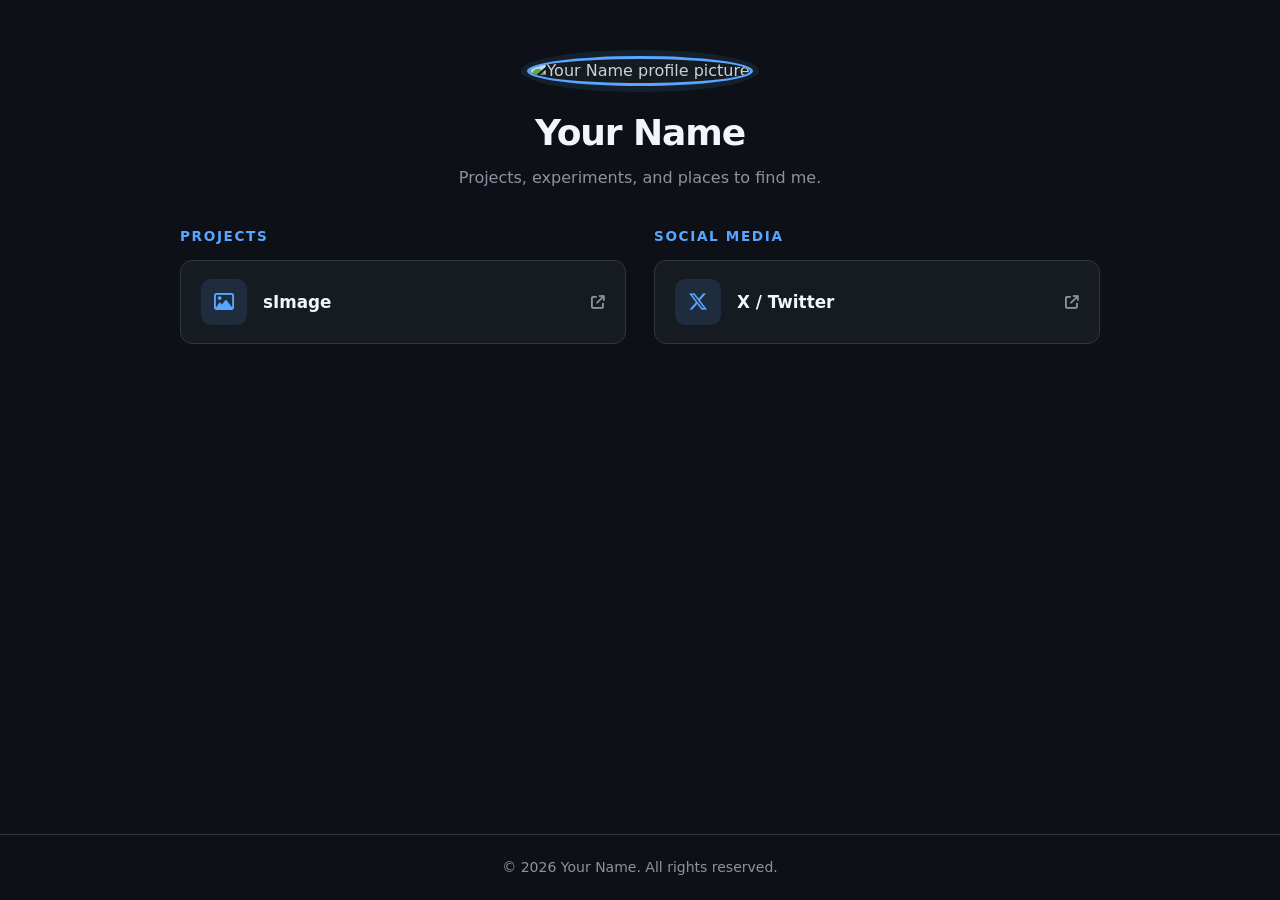
==== commit 41ea46a7: "Replace homepage with minimal links landing page" ====
--- a/index.html
+++ b/index.html
@@ -1,156 +1,262 @@
 <!DOCTYPE html>
-<html lang="pt-BR">
+<html lang="en">
 <head>
-    <meta charset="UTF-8">
-    <meta name="viewport" content="width=device-width, initial-scale=1.0">
-    <title>Newstarcore — Hub Pessoal</title>
-    <meta name="description" content="Hub pessoal de Newstarcore: portfólio, blog, recursos digitais e experimentos com tecnologia.">
-    <link rel="preconnect" href="https://fonts.googleapis.com">
-    <link rel="preconnect" href="https://fonts.gstatic.com" crossorigin>
-    <link href="https://fonts.googleapis.com/css2?family=DM+Sans:ital,opsz,wght@0,9..40,400;0,9..40,500;0,9..40,600;0,9..40,700;1,9..40,400&family=IBM+Plex+Mono:wght@400;500&family=Sora:wght@400;500;600;700&display=swap" rel="stylesheet">
-    <link rel="stylesheet" href="css/style.css">
+  <meta charset="UTF-8">
+  <meta name="viewport" content="width=device-width, initial-scale=1.0">
+
+  <title>Your Name | Projects & Social Media</title>
+  <meta name="description" content="Explore my projects and find me on social media.">
+  <meta name="theme-color" content="#0d1117">
+
+  <!-- Open Graph metadata -->
+  <meta property="og:title" content="Your Name | Projects & Social Media">
+  <meta property="og:description" content="Explore my projects and find me on social media.">
+  <meta property="og:type" content="website">
+  <meta property="og:url" content="https://gnustella-lab.github.io/Newstarcore/">
+  <meta property="og:image" content="https://github.com/identicons/placeholder.png">
+
+  <!-- Emoji favicon -->
+  <link rel="icon" href="data:image/svg+xml,<svg xmlns=%22http://www.w3.org/2000/svg%22 viewBox=%220 0 100 100%22><text y=%22.9em%22 font-size=%2290%22>✦</text></svg>">
+
+  <!-- Font Awesome icons -->
+  <link
+    rel="stylesheet"
+    href="https://cdnjs.cloudflare.com/ajax/libs/font-awesome/6.7.2/css/all.min.css"
+    integrity="sha512-Evv84Mr4kqVGRNSgIGL/F/aIDqQb7xQ2vcrdIwxfjThSH8CSR7PBEakCr51Ck+w+/U6swU2Im1vVX0SVk9ABhg=="
+    crossorigin="anonymous"
+    referrerpolicy="no-referrer"
+  >
+
+  <style>
+    :root {
+      color-scheme: dark;
+      --background: #0d1117;
+      --card: #161b22;
+      --card-hover: #1c2129;
+      --text: #c9d1d9;
+      --muted: #8b949e;
+      --accent: #58a6ff;
+      --border: #30363d;
+    }
+
+    * {
+      box-sizing: border-box;
+    }
+
+    html {
+      min-height: 100%;
+    }
+
+    body {
+      min-height: 100vh;
+      margin: 0;
+      display: flex;
+      flex-direction: column;
+      background: var(--background);
+      color: var(--text);
+      font-family: Inter, ui-sans-serif, system-ui, -apple-system, BlinkMacSystemFont, "Segoe UI", sans-serif;
+      line-height: 1.5;
+    }
+
+    a {
+      color: inherit;
+    }
+
+    .container {
+      width: min(920px, calc(100% - 32px));
+      margin-inline: auto;
+    }
+
+    .profile {
+      padding: 56px 0 36px;
+      text-align: center;
+    }
+
+    .avatar {
+      width: 104px;
+      height: 104px;
+      border: 3px solid var(--accent);
+      border-radius: 50%;
+      object-fit: cover;
+      background: var(--card);
+      box-shadow: 0 0 0 6px rgb(88 166 255 / 10%);
+    }
+
+    h1 {
+      margin: 20px 0 6px;
+      color: #f0f6fc;
+      font-size: clamp(1.75rem, 5vw, 2.25rem);
+      letter-spacing: -0.03em;
+    }
+
+    .tagline {
+      margin: 0;
+      color: var(--muted);
+    }
+
+    main {
+      flex: 1;
+    }
+
+    .links-grid {
+      display: grid;
+      grid-template-columns: 1fr;
+      gap: 24px;
+      padding-bottom: 56px;
+    }
+
+    .column {
+      min-width: 0;
+    }
+
+    .column h2 {
+      margin: 0 0 14px;
+      color: var(--accent);
+      font-size: 0.85rem;
+      font-weight: 700;
+      letter-spacing: 0.12em;
+      text-transform: uppercase;
+    }
+
+    .card-list {
+      display: grid;
+      gap: 12px;
+    }
+
+    .link-card {
+      display: flex;
+      align-items: center;
+      gap: 16px;
+      min-height: 84px;
+      padding: 18px 20px;
+      border: 1px solid var(--border);
+      border-radius: 12px;
+      background: var(--card);
+      text-decoration: none;
+      transition: transform 0.2s ease, box-shadow 0.2s ease, border-color 0.2s ease, background-color 0.2s ease;
+    }
+
+    .link-card:hover {
+      transform: translateY(-4px);
+      border-color: var(--accent);
+      background: var(--card-hover);
+      box-shadow: 0 12px 28px rgb(0 0 0 / 28%);
+    }
+
+    .link-card:focus-visible {
+      outline: 3px solid rgb(88 166 255 / 45%);
+      outline-offset: 3px;
+    }
+
+    .card-icon {
+      display: grid;
+      flex: 0 0 46px;
+      width: 46px;
+      height: 46px;
+      place-items: center;
+      border-radius: 10px;
+      background: rgb(88 166 255 / 12%);
+      color: var(--accent);
+      font-size: 1.25rem;
+    }
+
+    .card-title {
+      flex: 1;
+      color: #f0f6fc;
+      font-size: 1.05rem;
+      font-weight: 650;
+    }
+
+    .card-arrow {
+      color: var(--muted);
+      font-size: 0.85rem;
+      transition: transform 0.2s ease, color 0.2s ease;
+    }
+
+    .link-card:hover .card-arrow {
+      transform: translateX(3px);
+      color: var(--accent);
+    }
+
+    footer {
+      padding: 22px 16px;
+      border-top: 1px solid var(--border);
+      color: var(--muted);
+      font-size: 0.875rem;
+      text-align: center;
+    }
+
+    footer p {
+      margin: 0;
+    }
+
+    @media (min-width: 600px) {
+      .links-grid {
+        grid-template-columns: repeat(2, minmax(0, 1fr));
+        gap: 28px;
+      }
+    }
+
+    @media (prefers-reduced-motion: reduce) {
+      *,
+      *::before,
+      *::after {
+        scroll-behavior: auto !important;
+        transition-duration: 0.01ms !important;
+      }
+    }
+  </style>
 </head>
 <body>
-    <canvas id="aurora-canvas" aria-hidden="true"></canvas>
-
-    <header class="site-header">
-        <nav class="container nav" aria-label="Navegação principal">
-            <a href="./" class="logo" aria-label="Newstarcore home">
-                <span class="logo-mark">NS</span>
-                <span class="logo-text">
-                    <strong>Newstarcore</strong>
-                    <small>personal hub</small>
-                </span>
-            </a>
-            <button class="nav-toggle" aria-label="Abrir menu" aria-expanded="false">
-                <span></span><span></span><span></span>
-            </button>
-            <ul class="nav-links">
-                <li><a href="blog/">Blog</a></li>
-                <li><a href="portfolio/">Portfólio</a></li>
-                <li><a href="store/">Loja</a></li>
-                <li><a href="dashboard/">Dashboard</a></li>
-                <li><a href="ia-preview/">IA</a></li>
-            </ul>
-        </nav>
-    </header>
-
-    <main>
-        <section class="container hero">
-            <div class="hero-copy">
-                <div class="hero-badge">Online — v2.0</div>
-                <h1>Construo <em>produtos digitais</em> com código, design e intenção.</h1>
-                <p class="hero-lead">Newstarcore é meu hub pessoal: um espaço para projetos, artigos, recursos e experimentos — tudo em um site estático, rápido e sem backend.</p>
-                <div class="hero-actions">
-                    <a href="portfolio/" class="btn btn-primary">Ver Portfólio</a>
-                    <a href="blog/" class="btn btn-secondary">Ler o Blog</a>
-                </div>
-                <div class="hero-stats">
-                    <div class="hero-stat">
-                        <strong>3</strong>
-                        <span>Projetos ativos</span>
-                    </div>
-                    <div class="hero-stat">
-                        <strong>2</strong>
-                        <span>Artigos publicados</span>
-                    </div>
-                    <div class="hero-stat">
-                        <strong>100%</strong>
-                        <span>Estático</span>
-                    </div>
-                </div>
-            </div>
-
-            <div class="hero-visual" aria-hidden="true">
-                <div class="bento-card">
-                    <div class="bento-icon purple">⚡</div>
-                    <span class="bento-label">Stack</span>
-                    <h3>Vanilla JS</h3>
-                    <p>Sem frameworks pesados. Performance máxima no client.</p>
-                </div>
-                <div class="bento-card">
-                    <div class="bento-icon warm">📝</div>
-                    <span class="bento-label">Conteúdo</span>
-                    <h3>Markdown</h3>
-                    <p>Blog renderizado no navegador via marked.js.</p>
-                </div>
-                <div class="bento-card wide">
-                    <span class="bento-label">core.config</span>
-                    <div class="code-snippet">
-                        <span class="cm">// newstarcore.config.js</span><br>
-                        <span class="kw">export default</span> {<br>
-                        &nbsp;&nbsp;deploy: <span class="str">"github-pages"</span>,<br>
-                        &nbsp;&nbsp;modules: [<span class="str">"blog"</span>, <span class="str">"store"</span>, <span class="str">"lab"</span>],<br>
-                        &nbsp;&nbsp;status: <span class="str">"live"</span><br>
-                        }
-                    </div>
-                    <div class="progress-bars">
-                        <div class="progress-item">
-                            <label><span>Performance</span><span>98%</span></label>
-                            <div class="progress-track"><div class="progress-fill" style="width:98%"></div></div>
-                        </div>
-                        <div class="progress-item">
-                            <label><span>Acessibilidade</span><span>92%</span></label>
-                            <div class="progress-track"><div class="progress-fill" style="width:92%"></div></div>
-                        </div>
-                    </div>
-                </div>
-            </div>
-        </section>
-
-        <section class="container section">
-            <div class="section-head centered reveal">
-                <p class="eyebrow">Explorar</p>
-                <h2>Tudo em um só lugar</h2>
-                <p>Módulos independentes conectados por uma interface coesa e responsiva.</p>
-            </div>
-            <div class="grid-3">
-                <a class="card route-card reveal" href="blog/">
-                    <span class="card-kicker">01 — Conteúdo</span>
-                    <h3>Blog</h3>
-                    <p>Tutoriais, reflexões e notas técnicas em Markdown com busca client-side.</p>
-                    <span class="card-arrow" aria-hidden="true">→</span>
-                </a>
-                <a class="card route-card reveal" href="portfolio/">
-                    <span class="card-kicker">02 — Projetos</span>
-                    <h3>Portfólio</h3>
-                    <p>Projetos filtráveis por stack, com links para repositório e demo ao vivo.</p>
-                    <span class="card-arrow" aria-hidden="true">→</span>
-                </a>
-                <a class="card route-card reveal" href="store/">
-                    <span class="card-kicker">03 — Recursos</span>
-                    <h3>Loja</h3>
-                    <p>Templates, pacotes de design e materiais gratuitos para acelerar seu workflow.</p>
-                    <span class="card-arrow" aria-hidden="true">→</span>
-                </a>
-            </div>
-        </section>
-
-        <section class="container section" aria-labelledby="highlights-title">
-            <div class="section-head split-head reveal">
-                <div>
-                    <p class="eyebrow">Em destaque</p>
-                    <h2 id="highlights-title">Últimas atualizações</h2>
-                </div>
-                <p>Conteúdo puxado dos dados estáticos do projeto em tempo real.</p>
-            </div>
-            <div class="grid-3" id="home-highlights">
-                <p class="muted">Carregando destaques...</p>
-            </div>
-        </section>
-    </main>
-
-    <footer class="footer">
-        <div class="container footer-grid">
-            <p>&copy; 2026 Newstarcore</p>
-            <ul class="footer-links">
-                <li><a href="https://github.com/gnustella-lab/Newstarcore" target="_blank" rel="noopener noreferrer">GitHub</a></li>
-                <li><a href="dashboard/">Dashboard</a></li>
-                <li><a href="ia-preview/">IA Preview</a></li>
-            </ul>
+  <header class="profile container">
+    <img
+      class="avatar"
+      src="https://github.com/identicons/placeholder.png"
+      alt="Your Name profile picture"
+      width="104"
+      height="104"
+    >
+    <h1>Your Name</h1>
+    <p class="tagline">Projects, experiments, and places to find me.</p>
+  </header>
+
+  <main class="container">
+    <div class="links-grid">
+      <section class="column" aria-labelledby="projects-title">
+        <h2 id="projects-title">Projects</h2>
+        <div class="card-list">
+          <a class="link-card" href="https://gnustella-lab.github.io/sImage/" target="_blank" rel="noopener noreferrer">
+            <span class="card-icon" aria-hidden="true"><i class="fa-regular fa-image"></i></span>
+            <span class="card-title">sImage</span>
+            <i class="fa-solid fa-arrow-up-right-from-square card-arrow" aria-hidden="true"></i>
+          </a>
+
+          <!-- Add more project cards here -->
         </div>
-    </footer>
-
-    <script src="js/main.js"></script>
+      </section>
+
+      <section class="column" aria-labelledby="social-title">
+        <h2 id="social-title">Social Media</h2>
+        <div class="card-list">
+          <a class="link-card" href="https://x.com/newstarcore" target="_blank" rel="noopener noreferrer">
+            <span class="card-icon" aria-hidden="true"><i class="fa-brands fa-x-twitter"></i></span>
+            <span class="card-title">X / Twitter</span>
+            <i class="fa-solid fa-arrow-up-right-from-square card-arrow" aria-hidden="true"></i>
+          </a>
+
+          <!-- Add more social media cards here -->
+        </div>
+      </section>
+    </div>
+  </main>
+
+  <footer>
+    <p>&copy; <span id="current-year"></span> Your Name. All rights reserved.</p>
+  </footer>
+
+  <script>
+    // Keep the copyright year current automatically.
+    document.getElementById("current-year").textContent = new Date().getFullYear();
+  </script>
 </body>
-</html>+</html>
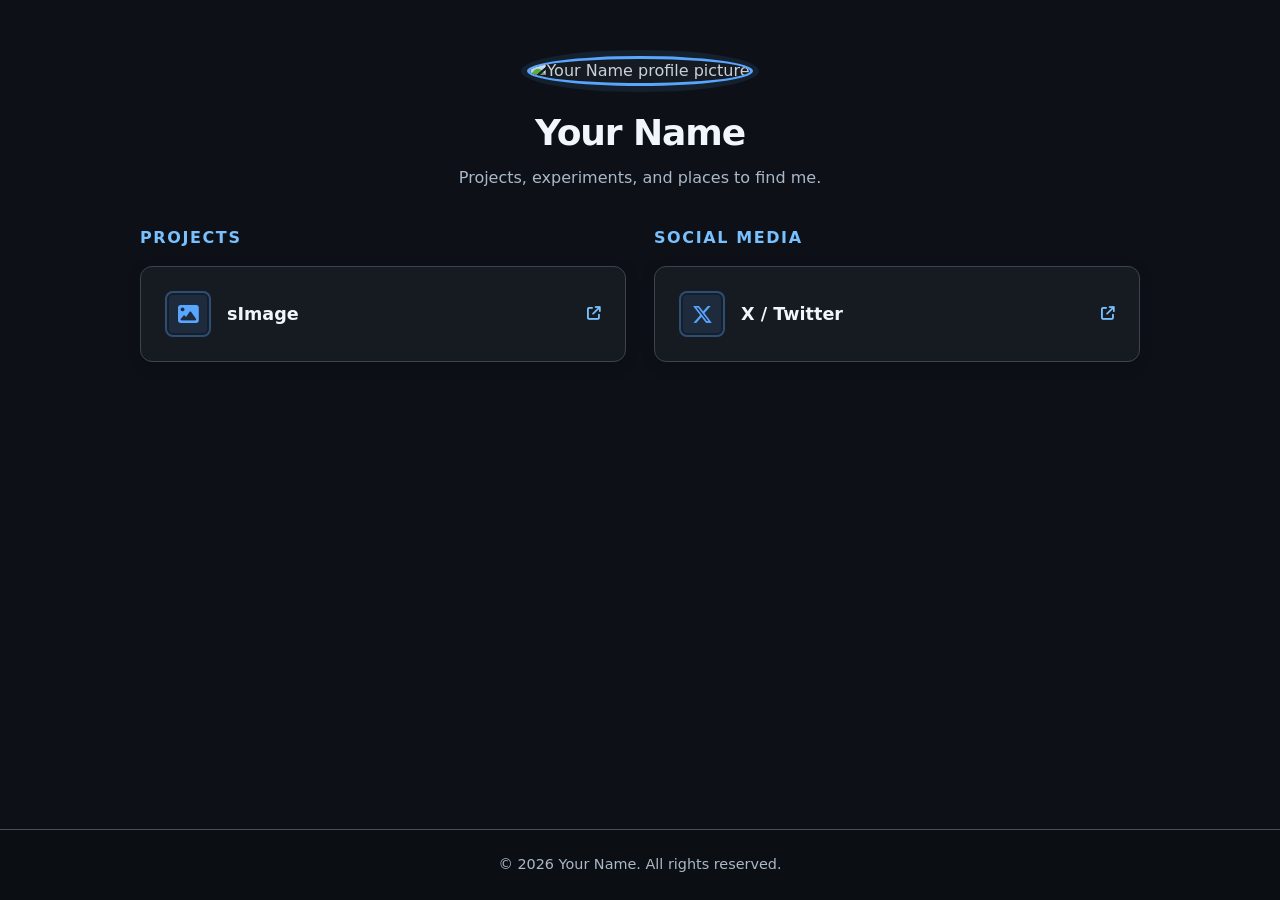
==== commit 87254363: "Improve landing page accessibility and interaction" ====
--- a/index.html
+++ b/index.html
@@ -34,9 +34,11 @@
       --card: #161b22;
       --card-hover: #1c2129;
       --text: #c9d1d9;
-      --muted: #8b949e;
+      --muted: #aab8c8;
       --accent: #58a6ff;
-      --border: #30363d;
+      --accent-bright: #79c0ff;
+      --border: #3d444d;
+      --footer-border: #484f58;
     }
 
     * {
@@ -63,7 +65,7 @@
     }
 
     .container {
-      width: min(920px, calc(100% - 32px));
+      width: min(1000px, calc(100% - 40px));
       margin-inline: auto;
     }
 
@@ -92,6 +94,8 @@
     .tagline {
       margin: 0;
       color: var(--muted);
+      font-size: 1rem;
+      font-weight: 450;
     }
 
     main {
@@ -110,11 +114,11 @@
     }
 
     .column h2 {
-      margin: 0 0 14px;
-      color: var(--accent);
-      font-size: 0.85rem;
-      font-weight: 700;
-      letter-spacing: 0.12em;
+      margin: 0 0 16px;
+      color: var(--accent-bright);
+      font-size: 1rem;
+      font-weight: 750;
+      letter-spacing: 0.1em;
       text-transform: uppercase;
     }
 
@@ -127,20 +131,26 @@
       display: flex;
       align-items: center;
       gap: 16px;
-      min-height: 84px;
-      padding: 18px 20px;
+      min-height: 96px;
+      padding: 22px 24px;
       border: 1px solid var(--border);
       border-radius: 12px;
       background: var(--card);
+      box-shadow: 0 4px 14px rgb(0 0 0 / 18%);
+      cursor: pointer;
       text-decoration: none;
       transition: transform 0.2s ease, box-shadow 0.2s ease, border-color 0.2s ease, background-color 0.2s ease;
     }
 
     .link-card:hover {
-      transform: translateY(-4px);
+      transform: translateY(-5px) scale(1.012);
       border-color: var(--accent);
       background: var(--card-hover);
-      box-shadow: 0 12px 28px rgb(0 0 0 / 28%);
+      box-shadow: 0 14px 32px rgb(0 0 0 / 34%), 0 0 0 1px rgb(88 166 255 / 20%);
+    }
+
+    .link-card:active {
+      transform: translateY(-1px) scale(0.995);
     }
 
     .link-card:focus-visible {
@@ -154,21 +164,23 @@
       width: 46px;
       height: 46px;
       place-items: center;
-      border-radius: 10px;
+      border: 2px solid rgb(88 166 255 / 28%);
+      border-radius: 8px;
       background: rgb(88 166 255 / 12%);
       color: var(--accent);
-      font-size: 1.25rem;
+      font-size: 1.3rem;
+      box-shadow: inset 0 0 0 2px rgb(13 17 23 / 45%);
     }
 
     .card-title {
       flex: 1;
       color: #f0f6fc;
-      font-size: 1.05rem;
+      font-size: 1.1rem;
       font-weight: 650;
     }
 
     .card-arrow {
-      color: var(--muted);
+      color: var(--accent-bright);
       font-size: 0.85rem;
       transition: transform 0.2s ease, color 0.2s ease;
     }
@@ -179,10 +191,12 @@
     }
 
     footer {
-      padding: 22px 16px;
-      border-top: 1px solid var(--border);
+      padding: 24px 16px;
+      border-top: 1px solid var(--footer-border);
+      background: #0b0f14;
       color: var(--muted);
-      font-size: 0.875rem;
+      font-size: 0.9rem;
+      font-weight: 450;
       text-align: center;
     }
 
@@ -226,7 +240,7 @@
         <h2 id="projects-title">Projects</h2>
         <div class="card-list">
           <a class="link-card" href="https://gnustella-lab.github.io/sImage/" target="_blank" rel="noopener noreferrer">
-            <span class="card-icon" aria-hidden="true"><i class="fa-regular fa-image"></i></span>
+            <span class="card-icon" aria-hidden="true"><i class="fa-solid fa-image"></i></span>
             <span class="card-title">sImage</span>
             <i class="fa-solid fa-arrow-up-right-from-square card-arrow" aria-hidden="true"></i>
           </a>
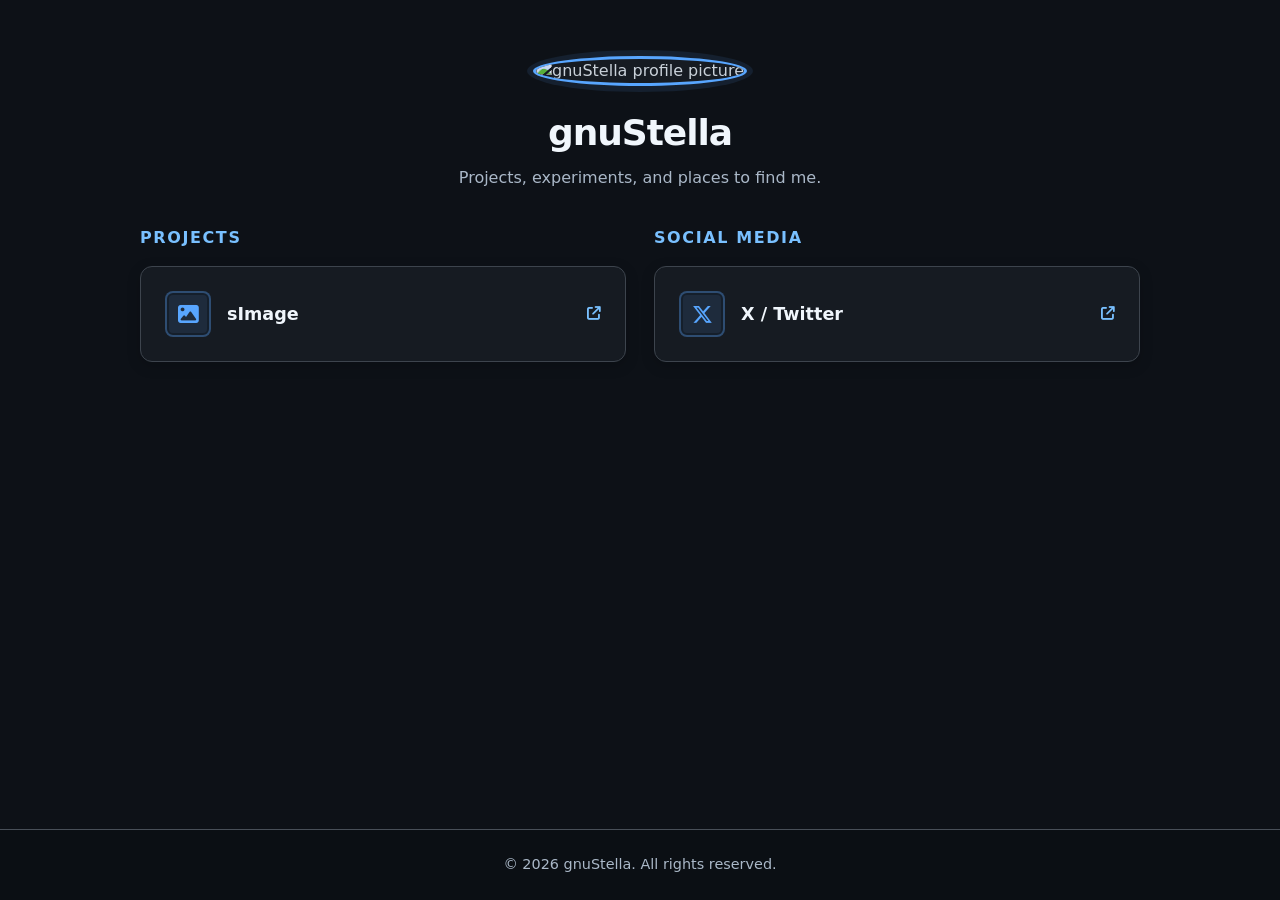
==== commit a338d872: "Replace placeholder name with gnuStella" ====
--- a/index.html
+++ b/index.html
@@ -4,12 +4,12 @@
   <meta charset="UTF-8">
   <meta name="viewport" content="width=device-width, initial-scale=1.0">
 
-  <title>Your Name | Projects & Social Media</title>
+  <title>gnuStella | Projects & Social Media</title>
   <meta name="description" content="Explore my projects and find me on social media.">
   <meta name="theme-color" content="#0d1117">
 
   <!-- Open Graph metadata -->
-  <meta property="og:title" content="Your Name | Projects & Social Media">
+  <meta property="og:title" content="gnuStella | Projects & Social Media">
   <meta property="og:description" content="Explore my projects and find me on social media.">
   <meta property="og:type" content="website">
   <meta property="og:url" content="https://gnustella-lab.github.io/Newstarcore/">
@@ -226,11 +226,11 @@
     <img
       class="avatar"
       src="https://github.com/identicons/placeholder.png"
-      alt="Your Name profile picture"
+      alt="gnuStella profile picture"
       width="104"
       height="104"
     >
-    <h1>Your Name</h1>
+    <h1>gnuStella</h1>
     <p class="tagline">Projects, experiments, and places to find me.</p>
   </header>
 
@@ -265,7 +265,7 @@
   </main>
 
   <footer>
-    <p>&copy; <span id="current-year"></span> Your Name. All rights reserved.</p>
+    <p>&copy; <span id="current-year"></span> gnuStella. All rights reserved.</p>
   </footer>
 
   <script>
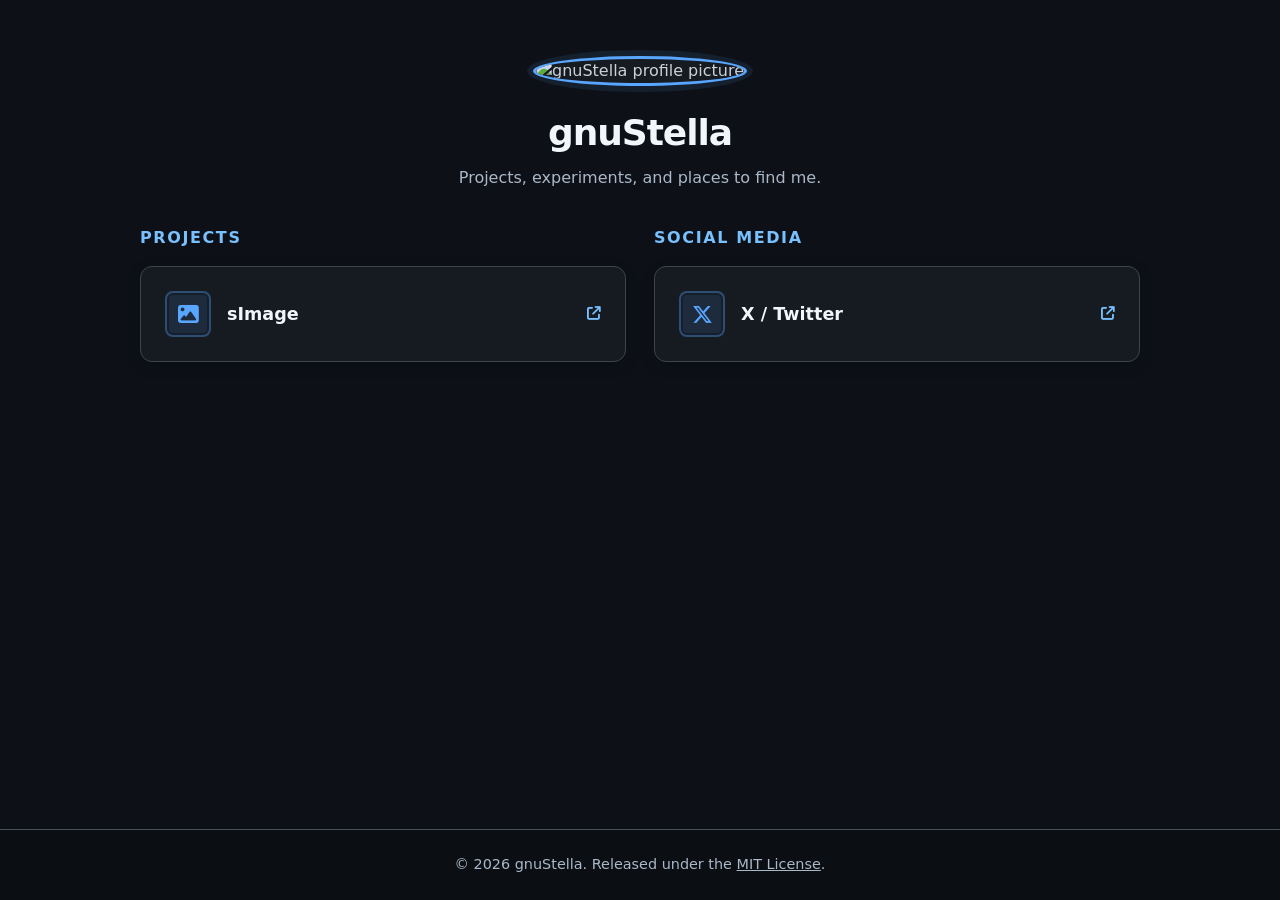
==== commit 79a5a3f8: "Remove legacy site files and clarify MIT license" ====
--- a/index.html
+++ b/index.html
@@ -265,7 +265,7 @@
   </main>
 
   <footer>
-    <p>&copy; <span id="current-year"></span> gnuStella. All rights reserved.</p>
+    <p>&copy; <span id="current-year"></span> gnuStella. Released under the <a href="https://github.com/gnustella-lab/Newstarcore/blob/main/LICENSE">MIT License</a>.</p>
   </footer>
 
   <script>
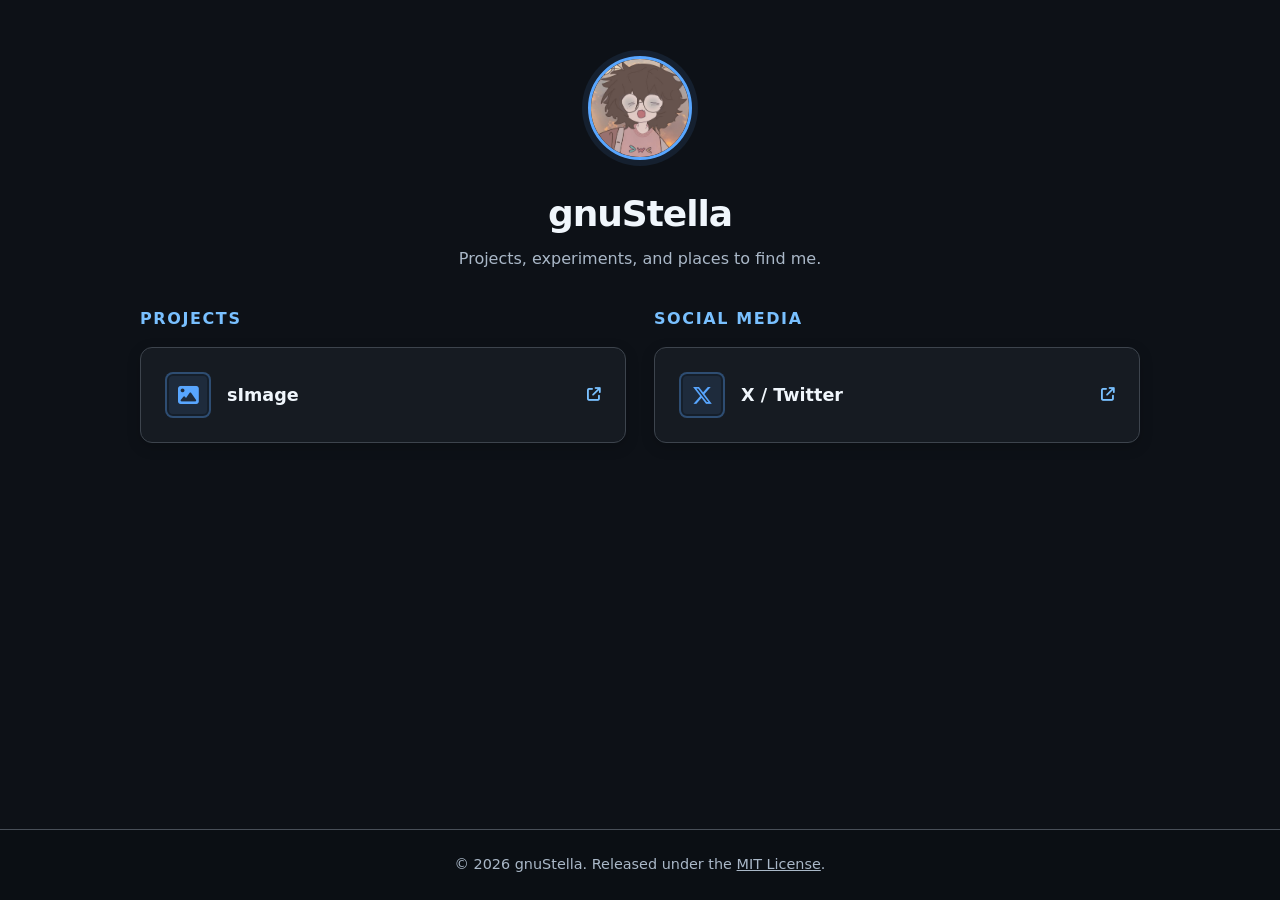
==== commit de7d455b: "Use custom profile image on landing page" ====
--- a/index.html
+++ b/index.html
@@ -13,7 +13,7 @@
   <meta property="og:description" content="Explore my projects and find me on social media.">
   <meta property="og:type" content="website">
   <meta property="og:url" content="https://gnustella-lab.github.io/Newstarcore/">
-  <meta property="og:image" content="https://github.com/identicons/placeholder.png">
+  <meta property="og:image" content="https://gnustella-lab.github.io/Newstarcore/avatar.png">
 
   <!-- Emoji favicon -->
   <link rel="icon" href="data:image/svg+xml,<svg xmlns=%22http://www.w3.org/2000/svg%22 viewBox=%220 0 100 100%22><text y=%22.9em%22 font-size=%2290%22>✦</text></svg>">
@@ -225,7 +225,7 @@
   <header class="profile container">
     <img
       class="avatar"
-      src="https://github.com/identicons/placeholder.png"
+      src="avatar.png"
       alt="gnuStella profile picture"
       width="104"
       height="104"
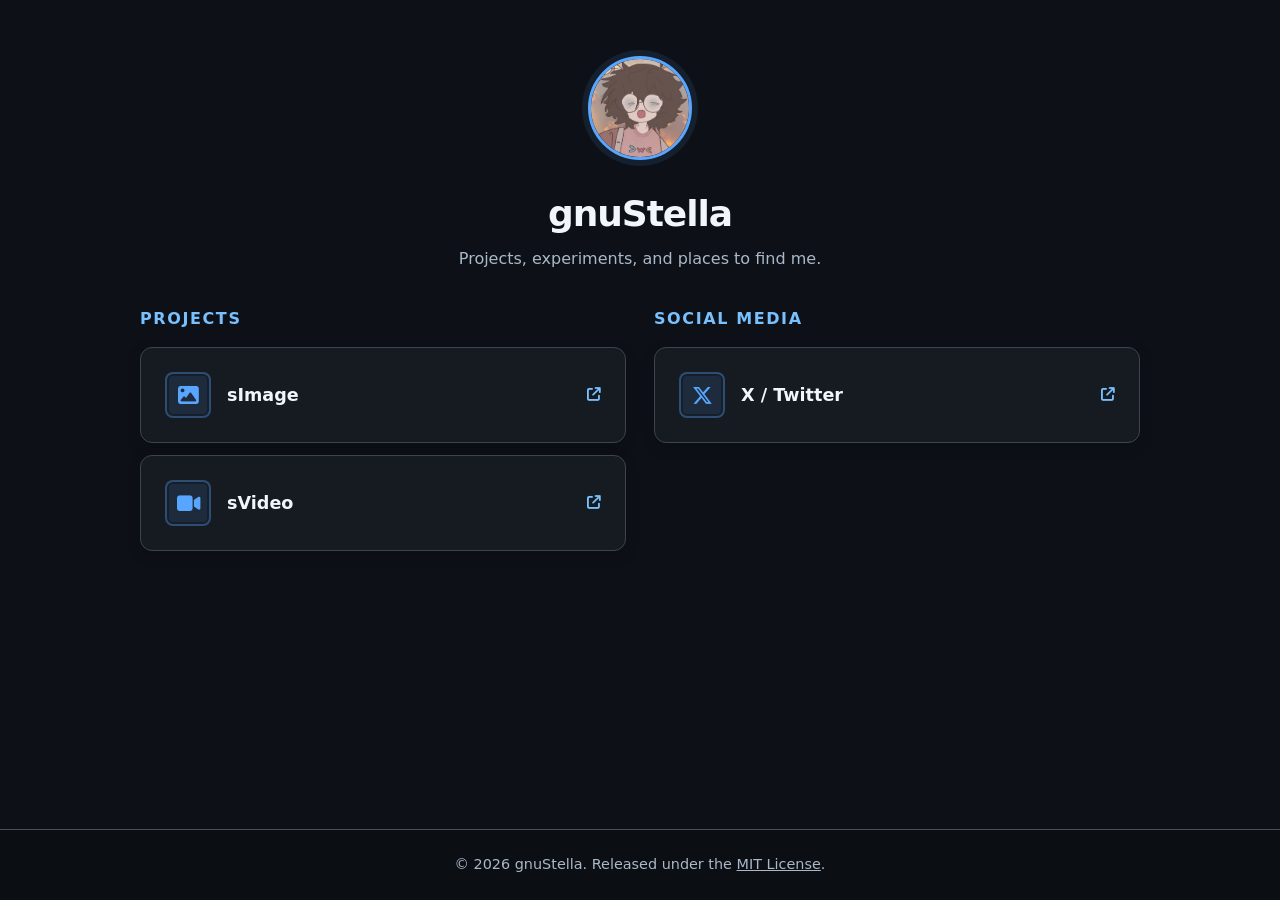
==== commit 32155c19: "feat: add sVideo project link" ====
--- a/index.html
+++ b/index.html
@@ -245,6 +245,12 @@
             <i class="fa-solid fa-arrow-up-right-from-square card-arrow" aria-hidden="true"></i>
           </a>
 
+          <a class="link-card" href="https://gnustella-lab.github.io/sVideo/" target="_blank" rel="noopener noreferrer">
+            <span class="card-icon" aria-hidden="true"><i class="fa-solid fa-video"></i></span>
+            <span class="card-title">sVideo</span>
+            <i class="fa-solid fa-arrow-up-right-from-square card-arrow" aria-hidden="true"></i>
+          </a>
+
           <!-- Add more project cards here -->
         </div>
       </section>
